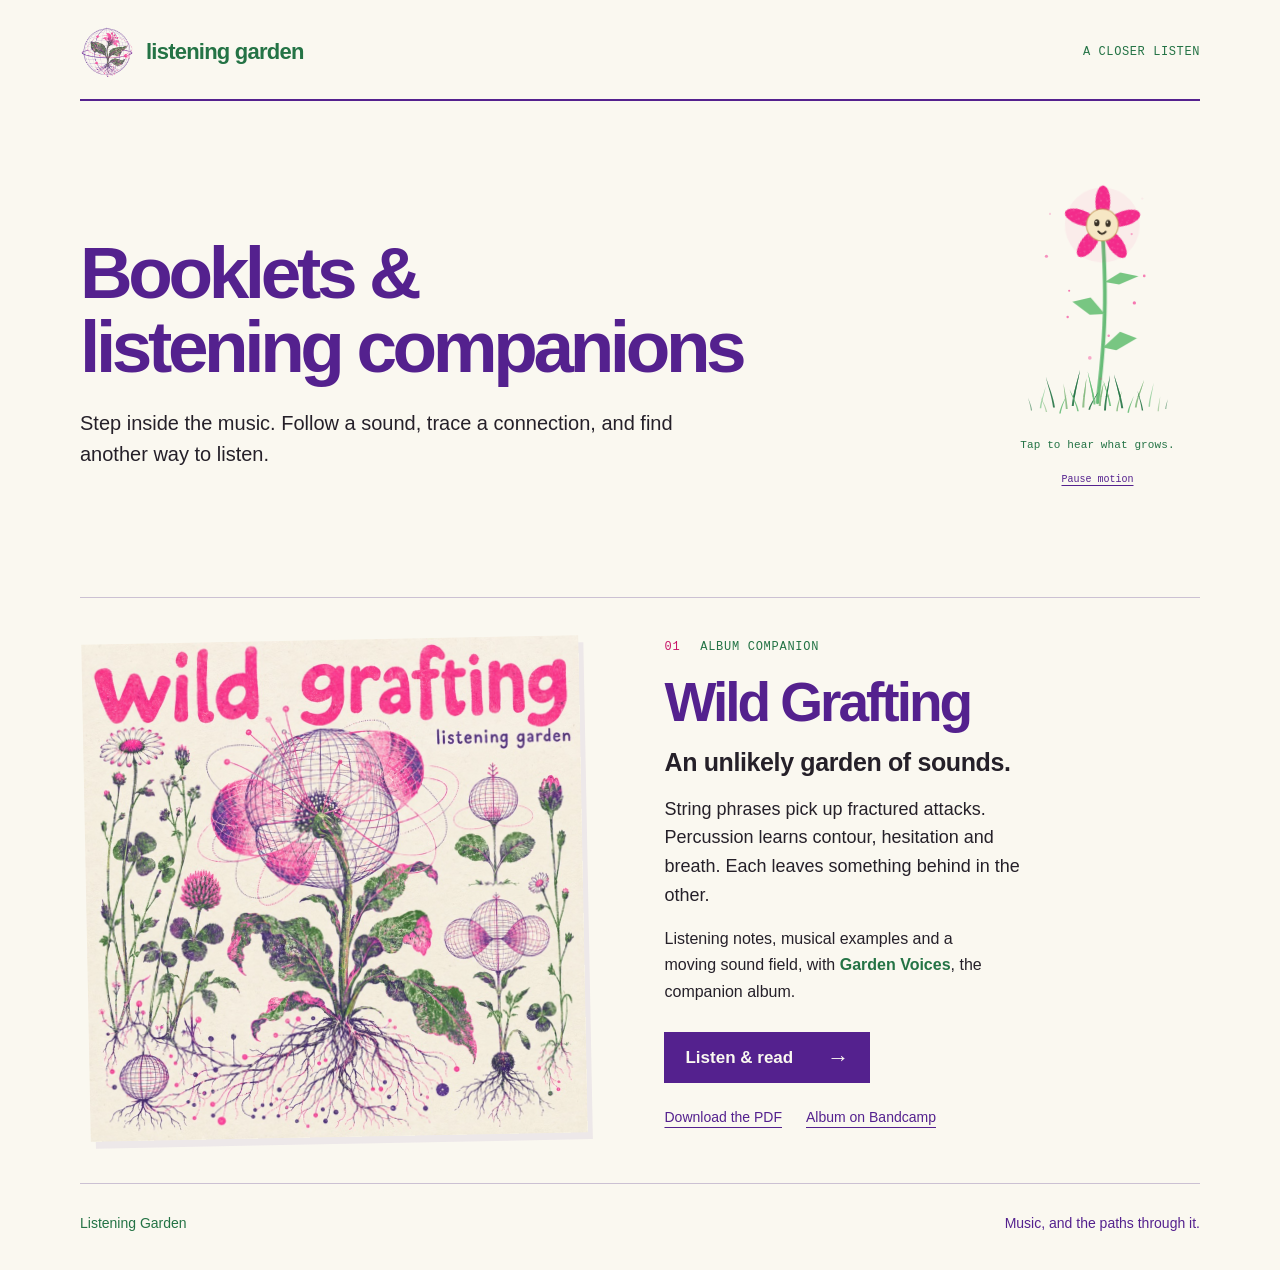
==== index.html @ 95fa4153 "Refresh Wild Grafting excerpts from V5 playback masters" ====
<!doctype html>
<html lang="en">
<head>
  <meta charset="utf-8">
  <meta name="viewport" content="width=device-width, initial-scale=1">
  <meta name="theme-color" content="#faf8f0">
  <meta name="description" content="Booklets and listening companions from Listening Garden. Step inside Wild Grafting through listening notes, musical examples and the Garden Voices companion album.">
  <title>Booklets &amp; listening companions — Listening Garden</title>
  <link rel="icon" href="wild-grafting/assets/lg-icon.png" type="image/png">
  <script src="assets/companion/sounds.js?v=20261008-v5" defer></script>
  <script src="assets/companion/companion.js?v=20261007-breakcore" defer></script>
  <style>
    :root {
      --paper: #faf8f0;
      --ink: #252029;
      --violet: #54218e;
      --pink: #c71568;
      --green: #247345;
      --rule: #cbc1d3;
      --display: "Avenir Next", Avenir, "Trebuchet MS", sans-serif;
      --mono: ui-monospace, "SFMono-Regular", Menlo, monospace;
    }
    * { box-sizing: border-box; }
    html { -webkit-text-size-adjust: 100%; }
    body { margin: 0; color: var(--ink); background: var(--paper); font: 18px/1.6 var(--display); }
    a { color: var(--violet); text-underline-offset: 5px; }
    a:hover { color: var(--pink); }
    a:focus-visible { outline: 3px solid var(--green); outline-offset: 5px; }
    ::selection { background: #ecd5e4; }
    .wrap { width: min(1120px, calc(100% - 64px)); margin-inline: auto; }
    .skip { position: absolute; top: -100px; left: 16px; z-index: 2; padding: 10px 16px; background: var(--paper); }
    .skip:focus { top: 12px; }
    .masthead { display: flex; align-items: center; justify-content: space-between; gap: 24px; padding: 25px 0 20px; border-bottom: 2px solid var(--violet); }
    .brand { display: flex; align-items: center; gap: 12px; color: var(--green); font-size: 22px; font-weight: 750; letter-spacing: -.035em; line-height: 1.2; }
    .brand img { display: block; width: 54px; height: 54px; object-fit: contain; }
    .masthead-note { margin: 0; font: 12px/1.5 var(--mono); letter-spacing: .05em; color: var(--green); }
    .intro { display: flex; align-items: center; justify-content: space-between; gap: 48px; padding: 65px 0 56px; }
    .intro-copy { max-width: 800px; }
    h1 { margin: 0 0 25px; color: var(--violet); font-size: clamp(48px, 5.7vw, 78px); font-weight: 800; line-height: 1.01; letter-spacing: -.06em; }
    h1 span { display: block; }
    .intro p { max-width: 630px; margin: 0; font-size: 20px; line-height: 1.55; }
    .album { display: grid; grid-template-columns: minmax(0, .96fr) minmax(0, 1fr); gap: clamp(32px, 5.5vw, 78px); align-items: center; padding: 40px 0 44px; border-top: 1px solid var(--rule); border-bottom: 1px solid var(--rule); }
    .art { display: block; margin: 0 11px 0 6px; transform: rotate(-1.1deg); }
    .art img { display: block; width: 100%; height: auto; aspect-ratio: 1; box-shadow: 5px 7px 0 #54218e13; }
    .eyebrow { margin: 0 0 18px; font: 12px/1.5 var(--mono); letter-spacing: .06em; color: var(--green); }
    .eyebrow span { color: var(--pink); margin-right: 12px; }
    h2 { margin: 0 0 16px; color: var(--violet); font-size: clamp(42px, 4.3vw, 60px); font-weight: 800; letter-spacing: -.055em; line-height: 1.03; }
    .deck { margin: 0 0 16px; font-size: 25px; line-height: 1.3; font-weight: 600; letter-spacing: -.015em; }
    .description { max-width: 36ch; margin: 0 0 16px; }
    .companion { max-width: 36ch; margin: 0; font-size: 16px; line-height: 1.65; }
    .companion em { font-style: normal; color: var(--green); font-weight: 650; }
    .actions { margin-top: 27px; }
    .primary { display: inline-flex; align-items: center; justify-content: space-between; gap: 34px; min-height: 49px; padding: 11px 20px; border: 1px solid var(--violet); background: var(--violet); color: var(--paper); font-size: 17px; font-weight: 650; text-decoration: none; }
    .primary:hover { color: var(--paper); background: var(--green); border-color: var(--green); }
    .primary span { font-size: 22px; line-height: 1; font-weight: 400; }
    .secondary { display: flex; flex-wrap: wrap; gap: 0 24px; margin-top: 12px; }
    .secondary a { display: inline-flex; align-items: center; min-height: 44px; font-size: 14px; line-height: 1.5; }
    .footer { display: flex; justify-content: space-between; gap: 24px; padding: 28px 0 35px; color: var(--green); }
    .footer p { margin: 0; font-size: 14px; }
    .footer .signoff { color: var(--violet); }
    @media (max-width: 850px) {
      .intro { padding: 48px 0 40px; }
      .album { gap: 32px; }
      .deck { font-size: 22px; }
      .description { font-size: 17px; }
    }
    @media (max-width: 640px) {
      .wrap { width: calc(100% - 36px); }
      .masthead { padding: 17px 0 14px; }
      .brand { gap: 9px; font-size: 20px; }
      .brand img { width: 44px; height: 44px; }
      .masthead-note { display: none; }
      .intro { padding: 37px 0 33px; }
      h1 { font-size: clamp(40px, 9vw, 56px); margin-bottom: 20px; }
      .intro p { font-size: 18px; }
      .album { grid-template-columns: minmax(0, 1fr); gap: 31px; padding: 29px 0 32px; }
      .art { width: calc(100% - 12px); max-width: 440px; margin-inline: auto; }
      .eyebrow { margin-bottom: 14px; }
      h2 { font-size: clamp(40px, 10vw, 54px); }
      .description, .companion { max-width: 45ch; }
      .actions { margin-top: 24px; }
      .footer { display: block; padding: 24px 0 30px; }
      .footer p + p { margin-top: 6px; }
    }
    @media (max-width: 360px) {
      .wrap { width: calc(100% - 32px); }
      h1 { font-size: 39px; }
      .brand { font-size: 19px; }
      .secondary { gap: 0 18px; }
    }
    @media (prefers-reduced-motion: reduce) { .art { transform: none; } }
    @media print {
      body { background: white; }
      .wrap { width: 100%; }
      .intro { padding-block: 30px; }
      .garden-mark, .skip { display: none; }
      .album { break-inside: avoid; }
      .art { transform: none; }
      .art img { box-shadow: none; }
    }
  </style>
  <link rel="stylesheet" href="assets/companion/companion.css">
</head>
<body>
  <a class="skip" href="#booklets">Skip to the booklets</a>
  <header class="masthead wrap">
    <div class="brand"><img src="wild-grafting/assets/lg-icon.png" width="54" height="54" alt=""><span>listening garden</span></div>
    <p class="masthead-note">A CLOSER LISTEN</p>
  </header>
  <!-- Please do not weed the odd rhythms. They live here. -->
  <main class="wrap" id="booklets">
    <section class="intro" aria-labelledby="page-title">
      <div class="intro-copy">
        <h1 id="page-title">Booklets &amp;<span>listening companions</span></h1>
        <p>Step inside the music. Follow a sound, trace a connection, and find another way to listen.</p>
      </div>
      <!-- A small transplant. The grass keeps time with whatever grows here. -->
      <div class="garden-companion" id="garden-companion" hidden>
        <button class="companion-flower" type="button" aria-label="Play a random garden sound" aria-describedby="companion-hint">
          <svg viewBox="0 0 220 350" fill="none" aria-hidden="true">
            <defs>
              <pattern id="companion-pink-ink" width="7" height="8" patternUnits="userSpaceOnUse">
                <path fill="#f32b8b" d="M0 0h7v8H0z"/>
                <g fill="#faf8f0" opacity=".42"><circle cx="1" cy="2" r=".48"/><circle cx="5" cy="6" r=".65"/><path d="m3 4 .5-.8.3 1.2Z"/></g>
              </pattern>
            </defs>
            <g class="companion-shoot">
              <path class="companion-stem" d="M110 315C106 250 125 160 121 79" stroke="#68bc78" stroke-width="5" stroke-linecap="round"/>
              <g class="companion-leaves" fill="#78c682">
                <path d="M0 0 21-23 44-16 18 2Z" transform="translate(111 246)"/>
                <path d="M0 0-20-21-44-14-20 2Z" transform="translate(117 200)"/>
                <path d="M0 0 21-12 45-6 19 4Z" transform="translate(121 157)"/>
              </g>
              <g class="companion-head" transform="translate(121 79) scale(1.25)">
                <circle class="companion-halo" r="40" fill="#f32b8b" opacity=".055"/>
                <g class="companion-petals">
                  <ellipse cx="0" cy="-25" rx="8" ry="17" fill="url(#companion-pink-ink)" transform="rotate(-18)"/>
                  <ellipse cx="0" cy="-25" rx="8" ry="17" fill="url(#companion-pink-ink)" transform="rotate(54)"/>
                  <ellipse cx="0" cy="-25" rx="8" ry="17" fill="url(#companion-pink-ink)" transform="rotate(126)"/>
                  <ellipse cx="0" cy="-25" rx="8" ry="17" fill="url(#companion-pink-ink)" transform="rotate(198)"/>
                  <ellipse cx="0" cy="-25" rx="8" ry="17" fill="url(#companion-pink-ink)" transform="rotate(270)"/>
                </g>
                <circle r="17" fill="#f6e7c4" stroke="#b88e46" stroke-opacity=".65" stroke-width="1.3"/>
                <g class="companion-eyes" fill="#3a3226">
                  <g transform="translate(-6 -2)"><g class="companion-eye"><ellipse rx="2.8" ry="3.8"/><circle cx="-.8" cy="-1.2" r=".85" fill="#fff8de"/></g></g>
                  <g transform="translate(6 -2)"><g class="companion-eye"><ellipse rx="2.8" ry="3.8"/><circle cx="-.8" cy="-1.2" r=".85" fill="#fff8de"/></g></g>
                </g>
                <path class="companion-smile" d="M-4 7Q0 12 4 7" stroke="#3a3226" stroke-width="2" stroke-linecap="round"/>
                <ellipse class="companion-mouth" cx="0" cy="8" rx="3.2" ry="1" fill="#3a3226" opacity="0"/>
                <g class="companion-blush" fill="#db7690" opacity="0"><ellipse cx="-11" cy="5" rx="3" ry="1.5"/><ellipse cx="11" cy="5" rx="3" ry="1.5"/></g>
              </g>
            </g>
            <g class="companion-grass"/>
            <g class="companion-seeds" fill="#f32b8b" opacity=".75">
              <circle cx="42" cy="108" r="2"/><circle cx="183" cy="72" r="1.7"/><circle cx="167" cy="270" r="2.4"/><circle cx="40" cy="272" r="1.7"/>
              <circle cx="68" cy="180" r="1.6"/><circle cx="163" cy="150" r="2.2"/><circle cx="65" cy="44" r="1.4"/><circle cx="178" cy="214" r="1.8"/>
              <circle cx="80" cy="295" r="2.1"/><circle cx="42" cy="216" r="1.5"/><circle cx="153" cy="38" r="1.4"/><circle cx="191" cy="113" r="1.6"/>
            </g>
          </svg>
        </button>
        <div class="companion-caption">
          <span id="companion-hint">Tap to hear what grows.</span>
          <div class="companion-controls">
            <button class="companion-stop" type="button" hidden>Stop sound</button>
            <button class="companion-motion" type="button" aria-pressed="false">Pause motion</button>
          </div>
          <span class="companion-status" role="status" aria-live="polite" aria-atomic="true"></span>
        </div>
        <audio class="companion-audio" preload="none" hidden></audio>
      </div>
    </section>
    <article class="album" aria-labelledby="wild-grafting-title">
      <a class="art" href="wild-grafting/" aria-label="Open the Wild Grafting listening companion">
        <img src="wild-grafting/assets/cover.jpg" width="1000" height="1000" alt="Wild Grafting album cover: botanical drawings, bright pink lettering and violet sound-field spheres." fetchpriority="high">
      </a>
      <div class="album-copy">
        <p class="eyebrow"><span>01</span> ALBUM COMPANION</p>
        <h2 id="wild-grafting-title">Wild Grafting</h2>
        <p class="deck">An unlikely garden of sounds.</p>
        <p class="description">String phrases pick up fractured attacks. Percussion learns contour, hesitation and breath. Each leaves something behind in the other.</p>
        <p class="companion">Listening notes, musical examples and a moving sound field, with <em>Garden Voices</em>, the companion album.</p>
        <div class="actions">
          <a class="primary" href="wild-grafting/">Listen &amp; read <span aria-hidden="true">→</span></a>
          <div class="secondary">
            <a href="wild-grafting/Wild_Grafting_Listening_Booklet.pdf" download>Download the PDF</a>
            <a href="https://listeninggarden.bandcamp.com/album/wild-grafting">Album on Bandcamp</a>
          </div>
        </div>
      </div>
    </article>
  </main>
  <footer class="footer wrap">
    <p>Listening Garden</p>
    <p class="signoff">Music, and the paths through it.</p>
  </footer>
</body>
</html>
---- assets/companion/companion.css ----
.garden-companion{flex:0 0 205px;width:205px;align-self:center;text-align:center;color:var(--green)}
.garden-companion[hidden],.garden-companion [hidden]{display:none}
.companion-flower{display:block;width:100%;padding:0;border:0;background:transparent;color:inherit;cursor:pointer;touch-action:manipulation;-webkit-tap-highlight-color:transparent}
.companion-flower svg{display:block;width:165px;max-width:100%;height:auto;margin:auto;overflow:visible}
.companion-flower:focus-visible,.companion-controls button:focus-visible{outline:3px solid var(--violet);outline-offset:5px;border-radius:12px}
.companion-caption{min-height:112px;padding-top:8px;font:11px/1.6 var(--mono);letter-spacing:.01em}
.companion-controls{display:flex;justify-content:center;gap:6px;margin-top:3px}
.companion-controls button{min-height:44px;padding:8px;font:10px/1.5 var(--mono);white-space:nowrap;color:var(--violet);background:transparent;border:1px solid transparent;border-radius:3px;cursor:pointer;touch-action:manipulation;text-decoration:underline;text-underline-offset:3px}
.companion-controls button:hover{border-color:var(--rule)}
.companion-status{display:block;margin-top:5px;color:var(--violet);font-size:10px;line-height:1.5}
.companion-head,.companion-petals,.companion-eyes,.companion-shoot{will-change:transform}
@media(max-width:1100px) and (min-width:851px){.garden-companion{flex-basis:175px;width:175px}.intro{gap:26px}}
@media(max-width:850px){.intro{flex-wrap:wrap;justify-content:center;gap:22px}.intro-copy{width:100%}.garden-companion{flex-basis:190px;width:190px}.companion-flower svg{width:145px}}
@media(max-width:640px){.intro{gap:14px}.companion-flower svg{width:132px}}
@media(prefers-reduced-motion:reduce){.companion-head,.companion-petals,.companion-eyes,.companion-shoot{will-change:auto}}
@media print{.garden-companion{display:none}}
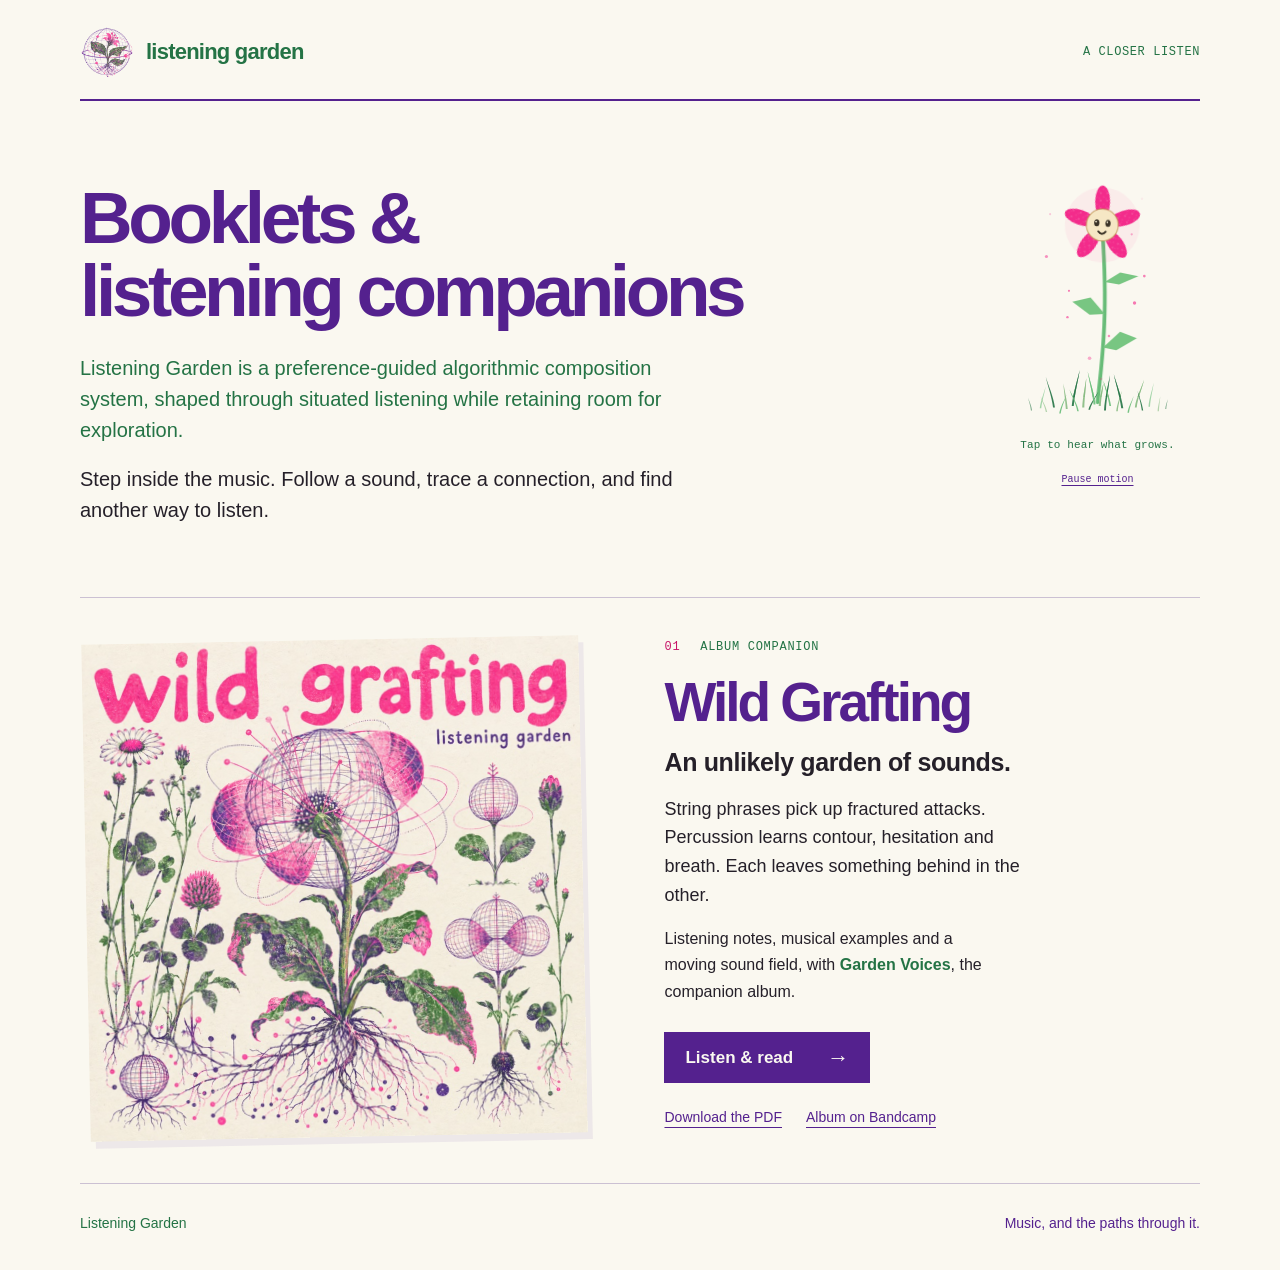
==== commit 1fd71eb5: "Add Listening Garden introduction to homepage" ====
--- a/index.html
+++ b/index.html
@@ -39,6 +39,7 @@
     h1 { margin: 0 0 25px; color: var(--violet); font-size: clamp(48px, 5.7vw, 78px); font-weight: 800; line-height: 1.01; letter-spacing: -.06em; }
     h1 span { display: block; }
     .intro p { max-width: 630px; margin: 0; font-size: 20px; line-height: 1.55; }
+    .intro .project-statement { margin-bottom: 18px; color: var(--green); }
     .album { display: grid; grid-template-columns: minmax(0, .96fr) minmax(0, 1fr); gap: clamp(32px, 5.5vw, 78px); align-items: center; padding: 40px 0 44px; border-top: 1px solid var(--rule); border-bottom: 1px solid var(--rule); }
     .art { display: block; margin: 0 11px 0 6px; transform: rotate(-1.1deg); }
     .art img { display: block; width: 100%; height: auto; aspect-ratio: 1; box-shadow: 5px 7px 0 #54218e13; }
@@ -112,6 +113,7 @@
     <section class="intro" aria-labelledby="page-title">
       <div class="intro-copy">
         <h1 id="page-title">Booklets &amp;<span>listening companions</span></h1>
+        <p class="project-statement">Listening Garden is a preference-guided algorithmic composition system, shaped through situated listening while retaining room for exploration.</p>
         <p>Step inside the music. Follow a sound, trace a connection, and find another way to listen.</p>
       </div>
       <!-- A small transplant. The grass keeps time with whatever grows here. -->
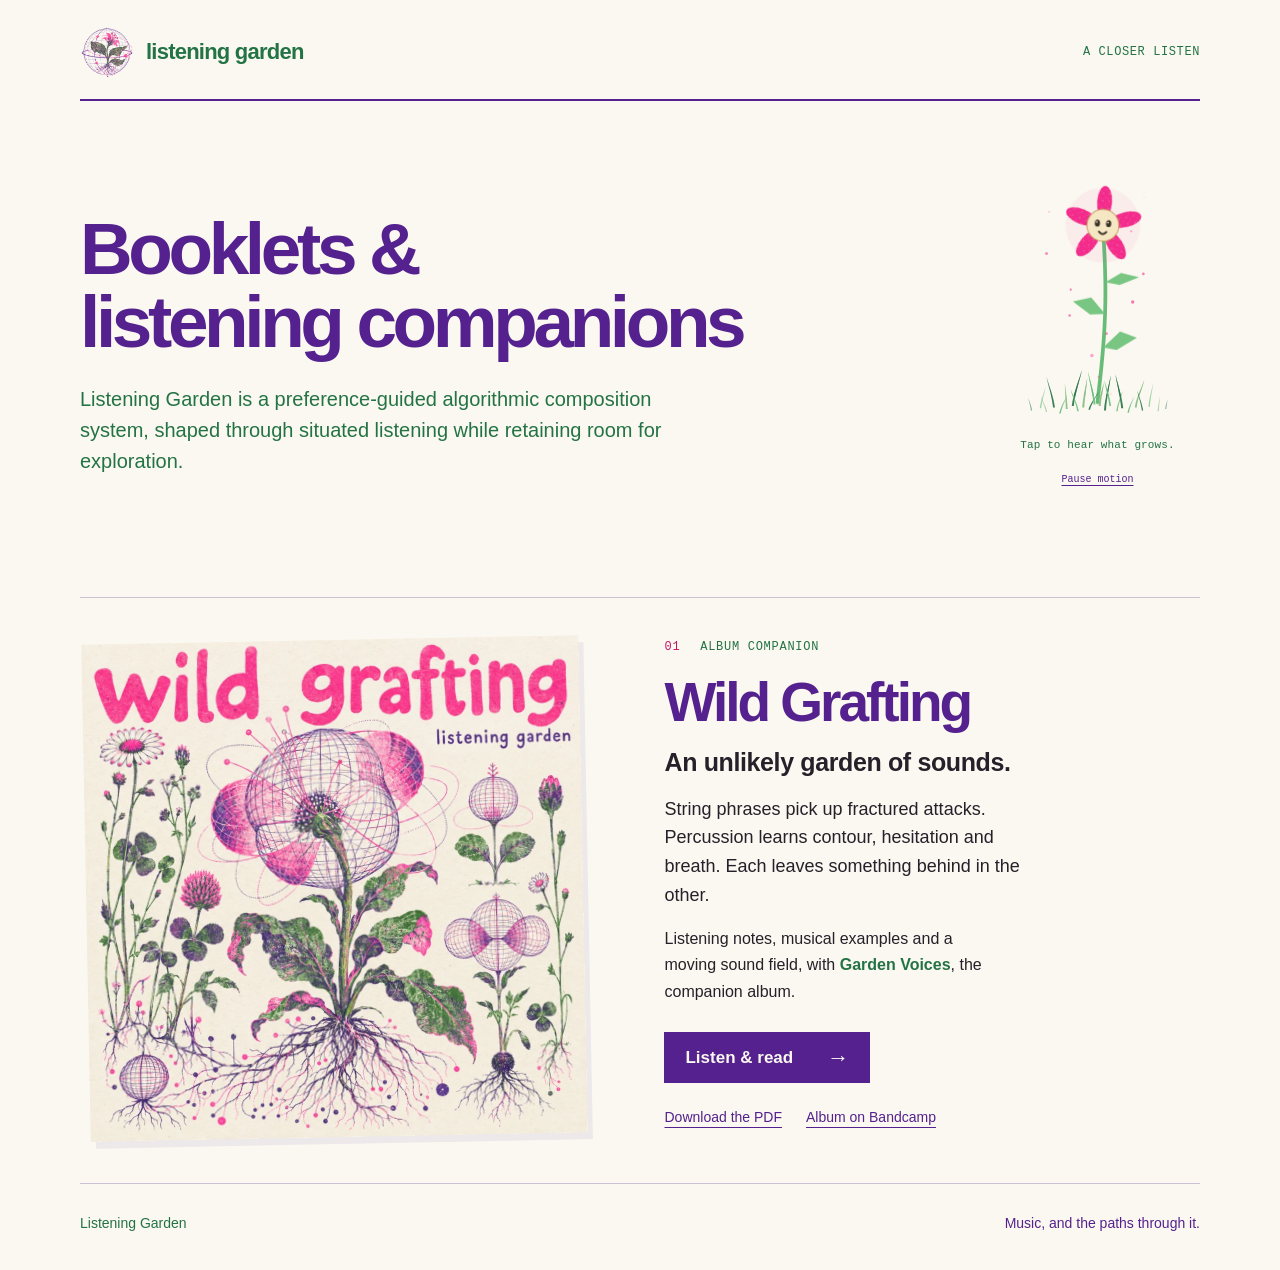
==== commit 1c307b99: "Remove promotional homepage introduction" ====
--- a/index.html
+++ b/index.html
@@ -114,7 +114,6 @@
       <div class="intro-copy">
         <h1 id="page-title">Booklets &amp;<span>listening companions</span></h1>
         <p class="project-statement">Listening Garden is a preference-guided algorithmic composition system, shaped through situated listening while retaining room for exploration.</p>
-        <p>Step inside the music. Follow a sound, trace a connection, and find another way to listen.</p>
       </div>
       <!-- A small transplant. The grass keeps time with whatever grows here. -->
       <div class="garden-companion" id="garden-companion" hidden>
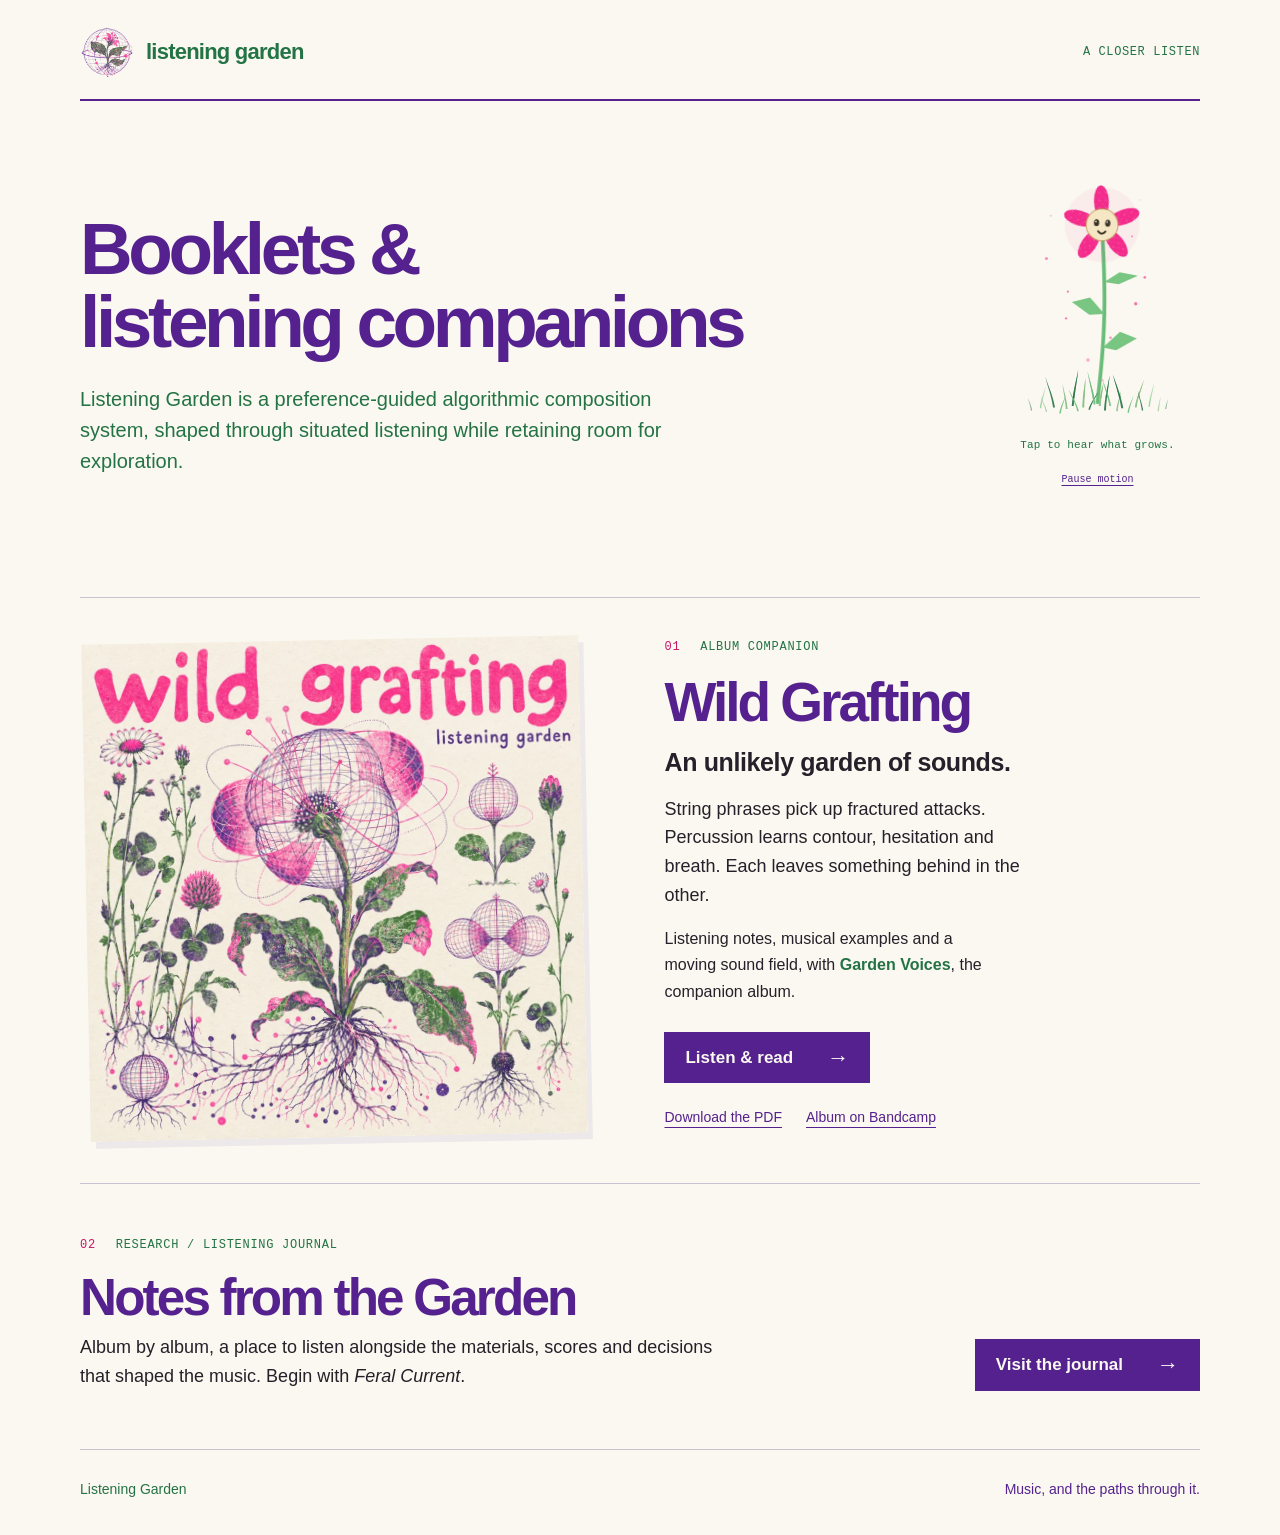
==== commit 922b32e7: "Draft Feral Current listening journal" ====
--- a/index.html
+++ b/index.html
@@ -57,6 +57,10 @@
     .secondary { display: flex; flex-wrap: wrap; gap: 0 24px; margin-top: 12px; }
     .secondary a { display: inline-flex; align-items: center; min-height: 44px; font-size: 14px; line-height: 1.5; }
     .footer { display: flex; justify-content: space-between; gap: 24px; padding: 28px 0 35px; color: var(--green); }
+    .journal-note { display: grid; grid-template-columns: 1fr auto; gap: 22px; align-items: end; padding: 52px 0 58px; border-bottom: 1px solid var(--rule); }
+    .journal-note h2 { margin-bottom: 8px; font-size: clamp(36px, 4vw, 54px); }
+    .journal-note p:last-child { max-width: 640px; margin: 0; }
+    .journal-note .primary { white-space: nowrap; }
     .footer p { margin: 0; font-size: 14px; }
     .footer .signoff { color: var(--violet); }
     @media (max-width: 850px) {
@@ -81,6 +85,8 @@
       .description, .companion { max-width: 45ch; }
       .actions { margin-top: 24px; }
       .footer { display: block; padding: 24px 0 30px; }
+      .journal-note { display: block; padding: 38px 0 42px; }
+      .journal-note .primary { margin-top: 24px; }
       .footer p + p { margin-top: 6px; }
     }
     @media (max-width: 360px) {
@@ -189,6 +195,14 @@
         </div>
       </div>
     </article>
+    <section class="journal-note" aria-labelledby="journal-heading">
+      <div>
+        <p class="eyebrow"><span>02</span> RESEARCH / LISTENING JOURNAL</p>
+        <h2 id="journal-heading">Notes from the Garden</h2>
+        <p>Album by album, a place to listen alongside the materials, scores and decisions that shaped the music. Begin with <em>Feral Current</em>.</p>
+      </div>
+      <a class="primary" href="journal/">Visit the journal <span aria-hidden="true">→</span></a>
+    </section>
   </main>
   <footer class="footer wrap">
     <p>Listening Garden</p>
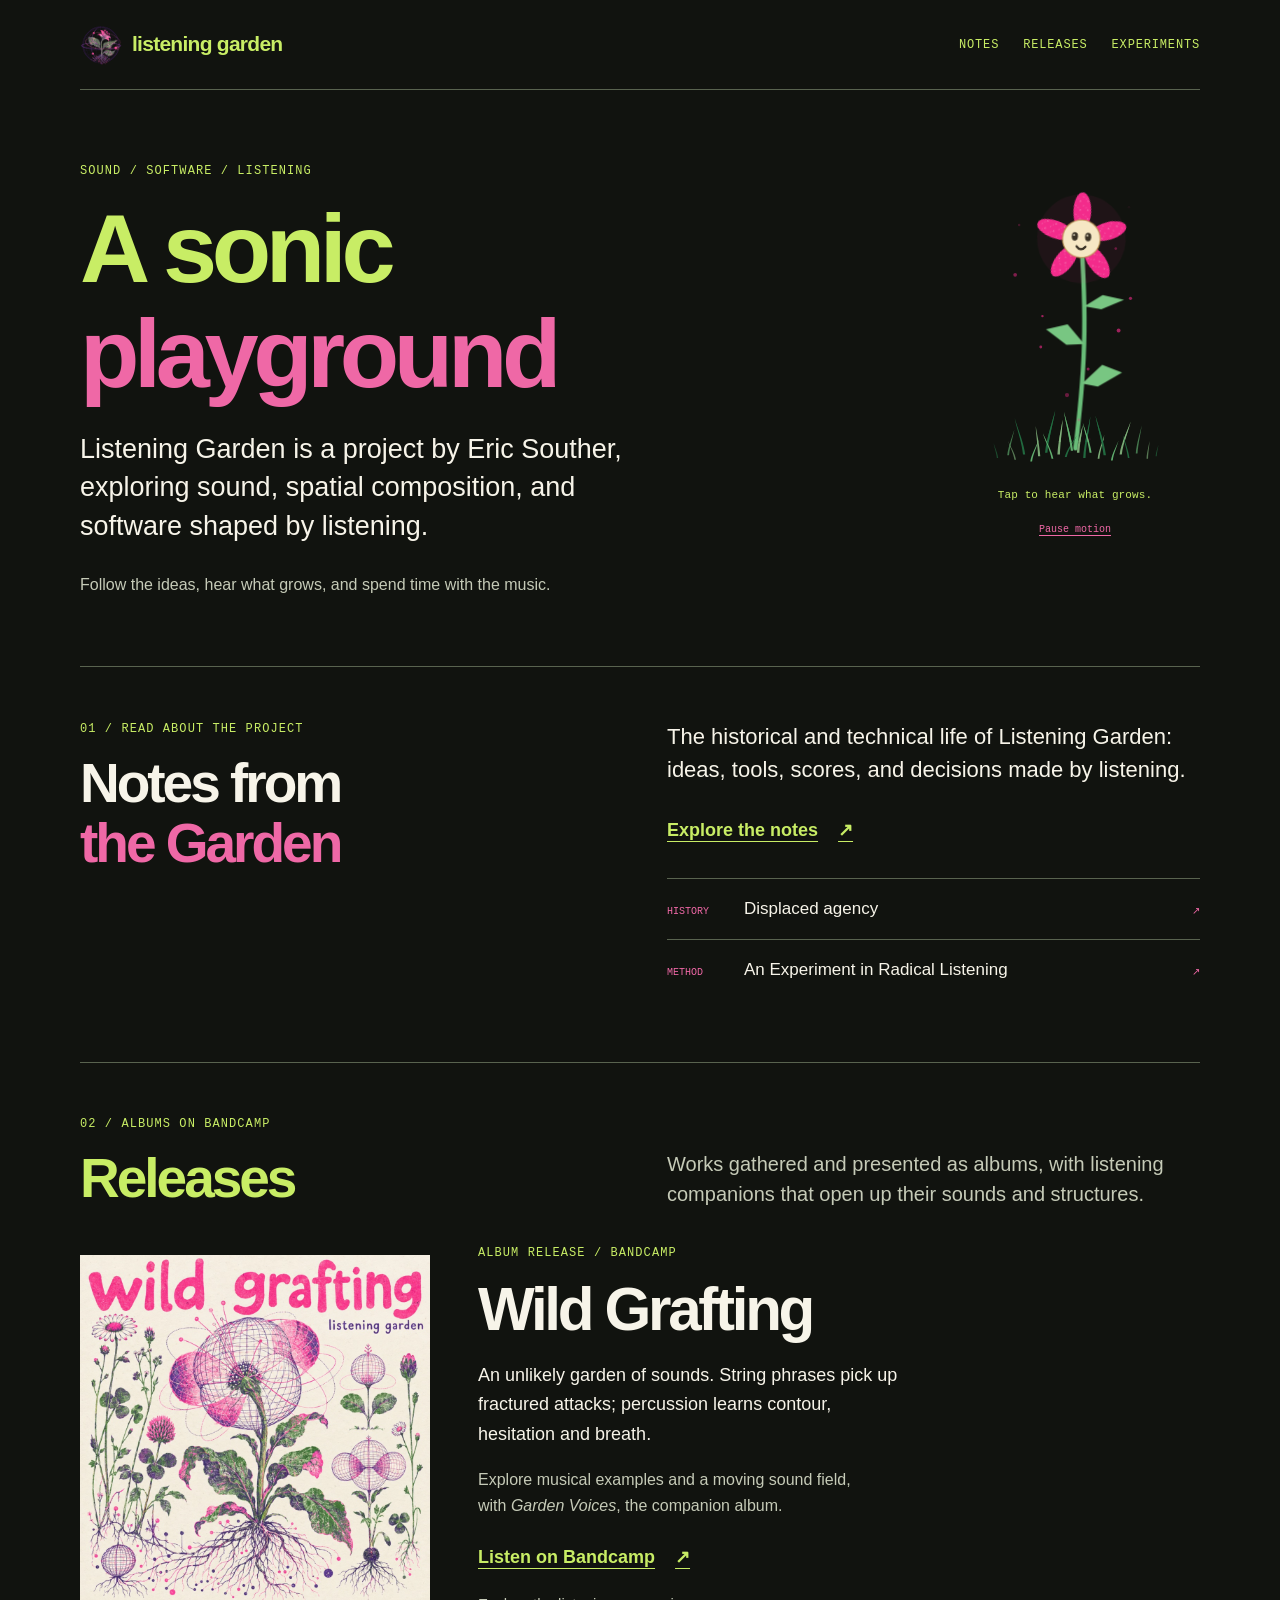
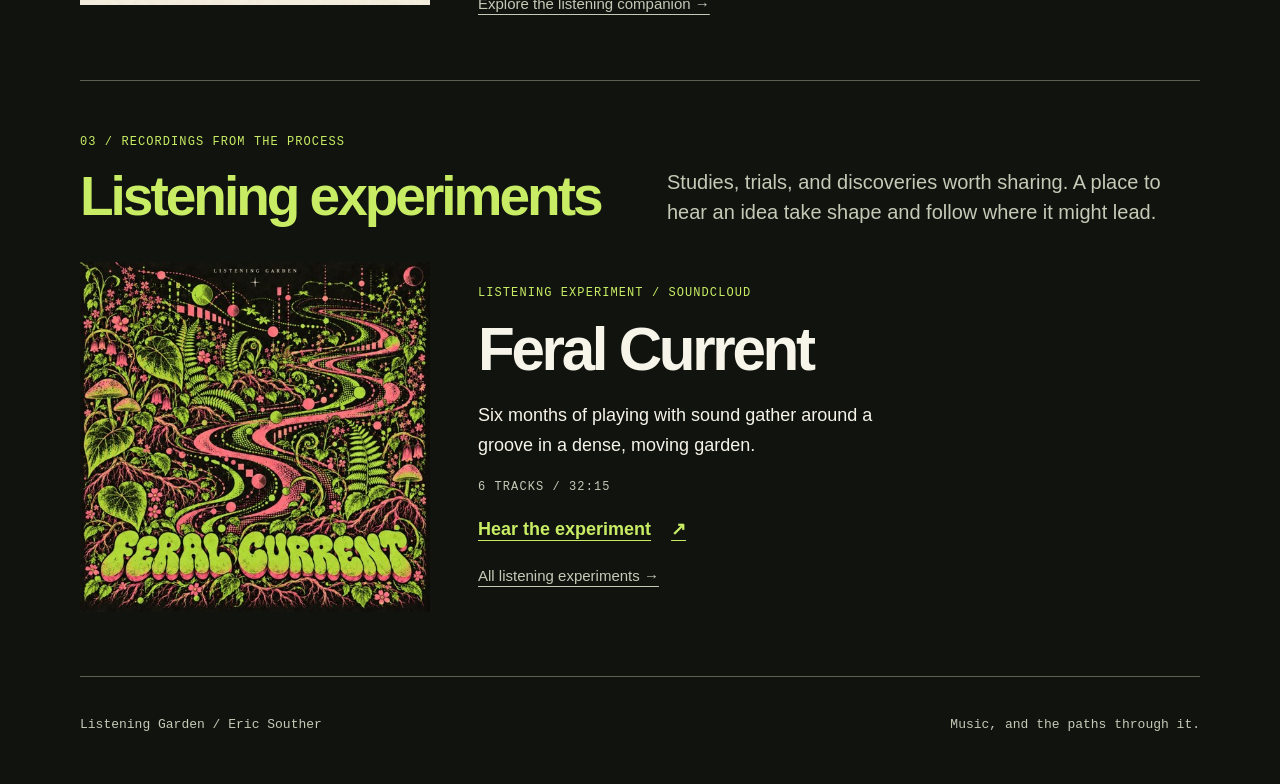
==== commit 28ad7687: "Organize project notes, releases and listening experiments" ====
--- a/index.html
+++ b/index.html
@@ -3,125 +3,30 @@
 <head>
   <meta charset="utf-8">
   <meta name="viewport" content="width=device-width, initial-scale=1">
-  <meta name="theme-color" content="#faf8f0">
-  <meta name="description" content="Booklets and listening companions from Listening Garden. Step inside Wild Grafting through listening notes, musical examples and the Garden Voices companion album.">
-  <title>Booklets &amp; listening companions — Listening Garden</title>
+  <meta name="theme-color" content="#11130f">
+  <meta name="description" content="Listening Garden, Eric Souther’s sonic playground. Read about the project, explore album releases, and hear listening experiments.">
+  <title>Listening Garden — Sound, practice, and listening</title>
   <link rel="icon" href="wild-grafting/assets/lg-icon.png" type="image/png">
+  <link rel="stylesheet" href="journal/assets/journal.css">
+  <link rel="stylesheet" href="assets/companion/companion.css">
+  <link rel="stylesheet" href="assets/home.css">
   <script src="assets/companion/sounds.js?v=20261008-v5" defer></script>
   <script src="assets/companion/companion.js?v=20261007-breakcore" defer></script>
-  <style>
-    :root {
-      --paper: #faf8f0;
-      --ink: #252029;
-      --violet: #54218e;
-      --pink: #c71568;
-      --green: #247345;
-      --rule: #cbc1d3;
-      --display: "Avenir Next", Avenir, "Trebuchet MS", sans-serif;
-      --mono: ui-monospace, "SFMono-Regular", Menlo, monospace;
-    }
-    * { box-sizing: border-box; }
-    html { -webkit-text-size-adjust: 100%; }
-    body { margin: 0; color: var(--ink); background: var(--paper); font: 18px/1.6 var(--display); }
-    a { color: var(--violet); text-underline-offset: 5px; }
-    a:hover { color: var(--pink); }
-    a:focus-visible { outline: 3px solid var(--green); outline-offset: 5px; }
-    ::selection { background: #ecd5e4; }
-    .wrap { width: min(1120px, calc(100% - 64px)); margin-inline: auto; }
-    .skip { position: absolute; top: -100px; left: 16px; z-index: 2; padding: 10px 16px; background: var(--paper); }
-    .skip:focus { top: 12px; }
-    .masthead { display: flex; align-items: center; justify-content: space-between; gap: 24px; padding: 25px 0 20px; border-bottom: 2px solid var(--violet); }
-    .brand { display: flex; align-items: center; gap: 12px; color: var(--green); font-size: 22px; font-weight: 750; letter-spacing: -.035em; line-height: 1.2; }
-    .brand img { display: block; width: 54px; height: 54px; object-fit: contain; }
-    .masthead-note { margin: 0; font: 12px/1.5 var(--mono); letter-spacing: .05em; color: var(--green); }
-    .intro { display: flex; align-items: center; justify-content: space-between; gap: 48px; padding: 65px 0 56px; }
-    .intro-copy { max-width: 800px; }
-    h1 { margin: 0 0 25px; color: var(--violet); font-size: clamp(48px, 5.7vw, 78px); font-weight: 800; line-height: 1.01; letter-spacing: -.06em; }
-    h1 span { display: block; }
-    .intro p { max-width: 630px; margin: 0; font-size: 20px; line-height: 1.55; }
-    .intro .project-statement { margin-bottom: 18px; color: var(--green); }
-    .album { display: grid; grid-template-columns: minmax(0, .96fr) minmax(0, 1fr); gap: clamp(32px, 5.5vw, 78px); align-items: center; padding: 40px 0 44px; border-top: 1px solid var(--rule); border-bottom: 1px solid var(--rule); }
-    .art { display: block; margin: 0 11px 0 6px; transform: rotate(-1.1deg); }
-    .art img { display: block; width: 100%; height: auto; aspect-ratio: 1; box-shadow: 5px 7px 0 #54218e13; }
-    .eyebrow { margin: 0 0 18px; font: 12px/1.5 var(--mono); letter-spacing: .06em; color: var(--green); }
-    .eyebrow span { color: var(--pink); margin-right: 12px; }
-    h2 { margin: 0 0 16px; color: var(--violet); font-size: clamp(42px, 4.3vw, 60px); font-weight: 800; letter-spacing: -.055em; line-height: 1.03; }
-    .deck { margin: 0 0 16px; font-size: 25px; line-height: 1.3; font-weight: 600; letter-spacing: -.015em; }
-    .description { max-width: 36ch; margin: 0 0 16px; }
-    .companion { max-width: 36ch; margin: 0; font-size: 16px; line-height: 1.65; }
-    .companion em { font-style: normal; color: var(--green); font-weight: 650; }
-    .actions { margin-top: 27px; }
-    .primary { display: inline-flex; align-items: center; justify-content: space-between; gap: 34px; min-height: 49px; padding: 11px 20px; border: 1px solid var(--violet); background: var(--violet); color: var(--paper); font-size: 17px; font-weight: 650; text-decoration: none; }
-    .primary:hover { color: var(--paper); background: var(--green); border-color: var(--green); }
-    .primary span { font-size: 22px; line-height: 1; font-weight: 400; }
-    .secondary { display: flex; flex-wrap: wrap; gap: 0 24px; margin-top: 12px; }
-    .secondary a { display: inline-flex; align-items: center; min-height: 44px; font-size: 14px; line-height: 1.5; }
-    .footer { display: flex; justify-content: space-between; gap: 24px; padding: 28px 0 35px; color: var(--green); }
-    .journal-note { display: grid; grid-template-columns: 1fr auto; gap: 22px; align-items: end; padding: 52px 0 58px; border-bottom: 1px solid var(--rule); }
-    .journal-note h2 { margin-bottom: 8px; font-size: clamp(36px, 4vw, 54px); }
-    .journal-note p:last-child { max-width: 640px; margin: 0; }
-    .journal-note .primary { white-space: nowrap; }
-    .footer p { margin: 0; font-size: 14px; }
-    .footer .signoff { color: var(--violet); }
-    @media (max-width: 850px) {
-      .intro { padding: 48px 0 40px; }
-      .album { gap: 32px; }
-      .deck { font-size: 22px; }
-      .description { font-size: 17px; }
-    }
-    @media (max-width: 640px) {
-      .wrap { width: calc(100% - 36px); }
-      .masthead { padding: 17px 0 14px; }
-      .brand { gap: 9px; font-size: 20px; }
-      .brand img { width: 44px; height: 44px; }
-      .masthead-note { display: none; }
-      .intro { padding: 37px 0 33px; }
-      h1 { font-size: clamp(40px, 9vw, 56px); margin-bottom: 20px; }
-      .intro p { font-size: 18px; }
-      .album { grid-template-columns: minmax(0, 1fr); gap: 31px; padding: 29px 0 32px; }
-      .art { width: calc(100% - 12px); max-width: 440px; margin-inline: auto; }
-      .eyebrow { margin-bottom: 14px; }
-      h2 { font-size: clamp(40px, 10vw, 54px); }
-      .description, .companion { max-width: 45ch; }
-      .actions { margin-top: 24px; }
-      .footer { display: block; padding: 24px 0 30px; }
-      .journal-note { display: block; padding: 38px 0 42px; }
-      .journal-note .primary { margin-top: 24px; }
-      .footer p + p { margin-top: 6px; }
-    }
-    @media (max-width: 360px) {
-      .wrap { width: calc(100% - 32px); }
-      h1 { font-size: 39px; }
-      .brand { font-size: 19px; }
-      .secondary { gap: 0 18px; }
-    }
-    @media (prefers-reduced-motion: reduce) { .art { transform: none; } }
-    @media print {
-      body { background: white; }
-      .wrap { width: 100%; }
-      .intro { padding-block: 30px; }
-      .garden-mark, .skip { display: none; }
-      .album { break-inside: avoid; }
-      .art { transform: none; }
-      .art img { box-shadow: none; }
-    }
-  </style>
-  <link rel="stylesheet" href="assets/companion/companion.css">
 </head>
 <body>
-  <a class="skip" href="#booklets">Skip to the booklets</a>
-  <header class="masthead wrap">
-    <div class="brand"><img src="wild-grafting/assets/lg-icon.png" width="54" height="54" alt=""><span>listening garden</span></div>
-    <p class="masthead-note">A CLOSER LISTEN</p>
+  <a class="skip" href="#project">Skip to the project</a>
+  <header class="topbar wrap">
+    <a class="brand" href="./" aria-current="page"><img src="wild-grafting/assets/lg-icon.png" width="42" height="42" alt=""><span>listening garden</span></a>
+    <nav aria-label="Site"><a href="journal/">Notes</a><a href="#releases">Releases</a><a href="experiments/">Experiments</a></nav>
   </header>
-  <!-- Please do not weed the odd rhythms. They live here. -->
-  <main class="wrap" id="booklets">
-    <section class="intro" aria-labelledby="page-title">
-      <div class="intro-copy">
-        <h1 id="page-title">Booklets &amp;<span>listening companions</span></h1>
-        <p class="project-statement">Listening Garden is a preference-guided algorithmic composition system, shaped through situated listening while retaining room for exploration.</p>
+  <main id="project">
+    <section class="home-hero wrap" aria-labelledby="page-title">
+      <div class="home-intro">
+        <p class="eyebrow">SOUND / SOFTWARE / LISTENING</p>
+        <h1 id="page-title">A sonic<br><span>playground</span></h1>
+        <p class="lede">Listening Garden is a project by Eric Souther, exploring sound, spatial composition, and software shaped by listening.</p>
+        <p class="home-invitation">Follow the ideas, hear what grows, and spend time with the music.</p>
       </div>
-      <!-- A small transplant. The grass keeps time with whatever grows here. -->
       <div class="garden-companion" id="garden-companion" hidden>
         <button class="companion-flower" type="button" aria-label="Play a random garden sound" aria-describedby="companion-hint">
           <svg viewBox="0 0 220 350" fill="none" aria-hidden="true">
@@ -176,37 +81,29 @@
         <audio class="companion-audio" preload="none" hidden></audio>
       </div>
     </section>
-    <article class="album" aria-labelledby="wild-grafting-title">
-      <a class="art" href="wild-grafting/" aria-label="Open the Wild Grafting listening companion">
-        <img src="wild-grafting/assets/cover.jpg" width="1000" height="1000" alt="Wild Grafting album cover: botanical drawings, bright pink lettering and violet sound-field spheres." fetchpriority="high">
-      </a>
-      <div class="album-copy">
-        <p class="eyebrow"><span>01</span> ALBUM COMPANION</p>
-        <h2 id="wild-grafting-title">Wild Grafting</h2>
-        <p class="deck">An unlikely garden of sounds.</p>
-        <p class="description">String phrases pick up fractured attacks. Percussion learns contour, hesitation and breath. Each leaves something behind in the other.</p>
-        <p class="companion">Listening notes, musical examples and a moving sound field, with <em>Garden Voices</em>, the companion album.</p>
-        <div class="actions">
-          <a class="primary" href="wild-grafting/">Listen &amp; read <span aria-hidden="true">→</span></a>
-          <div class="secondary">
-            <a href="wild-grafting/Wild_Grafting_Listening_Booklet.pdf" download>Download the PDF</a>
-            <a href="https://listeninggarden.bandcamp.com/album/wild-grafting">Album on Bandcamp</a>
-          </div>
-        </div>
+    <section class="home-notes wrap" aria-labelledby="notes-title">
+      <div class="section-heading"><p class="eyebrow">01 / READ ABOUT THE PROJECT</p><h2 id="notes-title">Notes from<br><span>the Garden</span></h2></div>
+      <div class="section-copy">
+        <p>The historical and technical life of Listening Garden: ideas, tools, scores, and decisions made by listening.</p>
+        <a class="text-action" href="journal/">Explore the notes <span aria-hidden="true">↗</span></a>
+        <ul class="note-links"><li><a href="journal/agency-history/"><span>HISTORY</span>Displaced agency <span aria-hidden="true">↗</span></a></li><li><a href="journal/future-experiment/"><span>METHOD</span>An Experiment in Radical Listening <span aria-hidden="true">↗</span></a></li></ul>
       </div>
-    </article>
-    <section class="journal-note" aria-labelledby="journal-heading">
-      <div>
-        <p class="eyebrow"><span>02</span> RESEARCH / LISTENING JOURNAL</p>
-        <h2 id="journal-heading">Notes from the Garden</h2>
-        <p>Album by album, a place to listen alongside the materials, scores and decisions that shaped the music. Begin with <em>Feral Current</em>.</p>
-      </div>
-      <a class="primary" href="journal/">Visit the journal <span aria-hidden="true">→</span></a>
+    </section>
+    <section class="home-collection wrap" id="releases" aria-labelledby="releases-title">
+      <div class="collection-intro"><div><p class="eyebrow">02 / ALBUMS ON BANDCAMP</p><h2 id="releases-title">Releases</h2></div><p>Works gathered and presented as albums, with listening companions that open up their sounds and structures.</p></div>
+      <article class="music-feature" aria-labelledby="wild-grafting-title">
+        <a class="feature-art" href="wild-grafting/" aria-label="Open the Wild Grafting listening companion"><img src="wild-grafting/assets/cover.jpg" width="1000" height="1000" loading="lazy" alt="Wild Grafting: botanical drawings, bright pink lettering and violet sound-field spheres."></a>
+        <div><p class="eyebrow">ALBUM RELEASE / BANDCAMP</p><h3 id="wild-grafting-title">Wild Grafting</h3><p>An unlikely garden of sounds. String phrases pick up fractured attacks; percussion learns contour, hesitation and breath.</p><p class="feature-detail">Explore musical examples and a moving sound field, with <em>Garden Voices</em>, the companion album.</p><a class="text-action" href="https://listeninggarden.bandcamp.com/album/wild-grafting">Listen on Bandcamp <span aria-hidden="true">↗</span></a><p class="collection-link"><a href="wild-grafting/">Explore the listening companion →</a></p></div>
+      </article>
+    </section>
+    <section class="home-collection wrap" id="experiments" aria-labelledby="experiments-title">
+      <div class="collection-intro"><div><p class="eyebrow">03 / RECORDINGS FROM THE PROCESS</p><h2 id="experiments-title">Listening experiments</h2></div><p>Studies, trials, and discoveries worth sharing. A place to hear an idea take shape and follow where it might lead.</p></div>
+      <article class="music-feature" aria-labelledby="feral-title">
+        <a class="feature-art" href="experiments/feral-current/" aria-label="Hear Feral Current"><img src="experiments/feral-current/assets/feral-current-soundcloud.jpg" width="500" height="500" alt="Feral Current: a winding pink current through a dense lime green garden."></a>
+        <div><p class="eyebrow">LISTENING EXPERIMENT / SOUNDCLOUD</p><h3 id="feral-title">Feral Current</h3><p>Six months of playing with sound gather around a groove in a dense, moving garden.</p><p class="meta">6 TRACKS / 32:15</p><a class="text-action" href="experiments/feral-current/">Hear the experiment <span aria-hidden="true">↗</span></a><p class="collection-link"><a href="experiments/">All listening experiments →</a></p></div>
+      </article>
     </section>
   </main>
-  <footer class="footer wrap">
-    <p>Listening Garden</p>
-    <p class="signoff">Music, and the paths through it.</p>
-  </footer>
+  <footer class="article-footer wrap"><p>Listening Garden / Eric Souther</p><p>Music, and the paths through it.</p></footer>
 </body>
 </html>
--- a/journal/assets/journal.css
+++ b/journal/assets/journal.css
@@ -0,0 +1,21 @@
+:root{--night:#11130f;--night-soft:#1c2118;--cream:#f7f4e9;--paper:#fbf9f0;--lime:#c8ed65;--pink:#ef68a6;--teal:#69c6af;--muted:#c5cab7;--line:#59634f;--ink:#222724;--display:"Avenir Next",Avenir,"Trebuchet MS",sans-serif;--mono:ui-monospace,"SFMono-Regular",Menlo,monospace}
+*{box-sizing:border-box}html{-webkit-text-size-adjust:100%;scroll-behavior:smooth}body{margin:0;background:var(--night);color:var(--cream);font:18px/1.64 var(--display)}a{color:var(--lime);text-underline-offset:5px}a:hover{color:var(--pink)}a:focus-visible,button:focus-visible{outline:3px solid var(--pink);outline-offset:4px}::selection{background:var(--pink);color:var(--night)}.wrap{width:min(1120px,calc(100% - 64px));margin-inline:auto}.skip{position:absolute;top:-120px;left:16px;z-index:10;background:var(--cream);color:var(--night);padding:10px 14px}.skip:focus{top:12px}.topbar{display:flex;justify-content:space-between;align-items:center;gap:20px;min-height:90px;border-bottom:1px solid var(--line)}.brand{display:inline-flex;align-items:center;gap:10px;text-decoration:none;color:var(--lime);font-weight:800;font-size:21px;letter-spacing:-.035em}.brand img{width:42px;height:42px;object-fit:contain}.topbar nav{display:flex;flex-wrap:wrap;justify-content:flex-end;gap:6px 24px}.topbar nav a{font:12px/1.5 var(--mono);letter-spacing:.07em;text-decoration:none;text-transform:uppercase}.topbar nav a[aria-current]{color:var(--cream);border-bottom:1px solid var(--pink)}.eyebrow,.meta,.tag,.draft-flag{font:12px/1.5 var(--mono);letter-spacing:.09em;text-transform:uppercase}.eyebrow{color:var(--lime);margin:0 0 16px}.eyebrow .pink{color:var(--pink)}h1,h2,h3,p{margin-top:0}h1,h2,h3{font-family:var(--display);letter-spacing:-.055em;line-height:1.08}h1{font-size:clamp(62px,8vw,116px);margin:0 0 24px;font-weight:850}h2{font-size:clamp(38px,4.5vw,62px);font-weight:800}h3{font-size:25px;font-weight:780}.lede{font-size:clamp(20px,2.4vw,27px);line-height:1.42;max-width:34ch}.meta{color:var(--muted)}.draft-flag{display:inline-block;background:var(--pink);color:var(--night);padding:7px 10px;font-weight:800}.index-hero{position:relative;overflow:hidden;min-height:510px;display:grid;align-content:center;padding-block:82px}.index-hero:after{content:"";position:absolute;width:370px;height:370px;right:4%;top:60px;border:1px solid var(--teal);border-radius:49% 51% 42% 58%;box-shadow:0 0 0 36px #69c6af12,0 0 0 78px #ef68a60b;transform:rotate(-21deg);pointer-events:none}.index-hero .copy{position:relative;z-index:1}.index-hero h1 span{color:var(--pink)}.index-intro{border-top:1px solid var(--line);padding:26px 0 40px;display:grid;grid-template-columns:180px 1fr;gap:20px}.index-intro p:last-child{max-width:720px}.index-list{padding-bottom:90px}.list-head{display:flex;align-items:baseline;justify-content:space-between;gap:20px;border-bottom:1px solid var(--line);padding-bottom:15px}.list-head h2{font-size:34px;margin:0}.entry-card{display:grid;grid-template-columns:minmax(220px,310px) 1fr;gap:35px;padding:34px 0;border-bottom:1px solid var(--line);color:var(--cream);text-decoration:none}.entry-card:hover h3{color:var(--pink)}.entry-card img{width:100%;height:auto;aspect-ratio:1;object-fit:cover;display:block;align-self:start}.entry-card h3{font-size:clamp(36px,4vw,54px);margin:0 0 12px;transition:color .2s}.entry-card .summary{font-size:20px;line-height:1.45;max-width:38ch}.tags{display:flex;gap:8px;flex-wrap:wrap}.tag{border:1px solid var(--line);color:var(--lime);padding:5px 9px;white-space:nowrap}.arrow{font:700 18px var(--mono);color:var(--pink)}.article-hero{padding:68px 0 58px}.article-hero .hero-topline{display:flex;justify-content:space-between;align-items:start;gap:20px}.article-hero h1{margin-top:14px;color:var(--lime)}.article-hero h1 span{color:var(--pink)}.article-hero .lede{max-width:39ch;color:var(--cream)}.article-hero .meta{display:flex;gap:12px 22px;flex-wrap:wrap;margin:27px 0 0}.album-stage{display:grid;grid-template-columns:minmax(280px,.82fr) minmax(0,1.18fr);gap:45px;align-items:start;padding:35px 0 66px;border-top:1px solid var(--line)}.album-cover{margin:0}.album-cover img{width:100%;height:auto;aspect-ratio:1;display:block;object-fit:cover;box-shadow:10px 10px 0 #c8ed651c}.album-cover figcaption{font:12px/1.45 var(--mono);color:var(--muted);margin-top:16px}.listen-panel{padding-top:8px}.listen-panel h2{color:var(--pink);font-size:clamp(35px,4vw,54px);margin-bottom:15px}.listen-panel .prompt{font-size:21px;line-height:1.45;max-width:43ch}.player-shell{min-height:170px;border:1px solid var(--line);background:var(--night-soft);padding:14px;margin-top:26px}.player-shell iframe{display:block;width:100%;height:450px;border:0}.player-loading{font:14px/1.6 var(--mono);color:var(--muted);margin:30px 6px}.player-fallback{margin:17px 0 0;font-size:15px}.player-fallback a{font-weight:700}.essay{background:var(--paper);color:var(--ink);padding:68px 0 80px}.essay-layout{display:grid;grid-template-columns:210px minmax(0,680px);gap:46px;align-items:start}.essay-side{position:sticky;top:22px;border-top:3px solid var(--ink);padding-top:14px}.essay-side strong{font:12px var(--mono);letter-spacing:.08em;text-transform:uppercase}.essay-side ol{list-style:none;margin:15px 0 0;padding:0}.essay-side li{border-top:1px solid #c9c9bd;padding:10px 0}.essay-side a{font:13px/1.4 var(--mono);color:#395940;text-decoration:none}.essay-side a:hover{color:#b22065}.essay-copy{min-width:0}.essay-copy .approved{font-size:23px;line-height:1.55;font-weight:600;color:#243327;margin:0 0 55px}.essay-copy section{padding:26px 0 32px;border-top:1px solid #bbbcb0;scroll-margin-top:20px}.essay-copy h2{font-size:clamp(33px,4vw,47px);color:#2e5140;margin:0 0 19px}.essay-copy p{max-width:64ch;margin-bottom:18px}.essay-copy a{color:#8c174c}.essay-copy a:hover{color:#375b43}.essay-copy .section-no{display:block;font:12px var(--mono);letter-spacing:.08em;color:#8c174c;margin-bottom:14px}.quote-note{padding:20px 24px;background:#eaeedf;border-left:4px solid #7aaa64;margin:30px 0;font-size:17px}.question-list{padding-left:22px}.question-list li{margin-bottom:10px}.sources{font-size:15px;border-top:1px solid #bbbcb0;padding-top:23px}.sources h2{font-size:27px}.sources li{padding:0 0 10px}.article-footer{padding:38px 0 50px;display:flex;justify-content:space-between;gap:18px;border-top:1px solid var(--line);font:13px/1.5 var(--mono);color:var(--muted)}.article-footer p{margin:0}.article-footer a{color:var(--lime)}
+@media(max-width:850px){.album-stage{grid-template-columns:minmax(230px,.75fr) 1fr;gap:28px}.essay-layout{grid-template-columns:160px minmax(0,1fr);gap:26px}}
+.player-shell iframe[hidden],.player-offline[hidden]{display:none}.player-offline{min-height:354px;display:flex;flex-direction:column;align-items:flex-start;justify-content:center;gap:8px;padding:24px;background:radial-gradient(circle at 76% 22%,#c8ed6530,transparent 28%),radial-gradient(circle at 18% 90%,#ef68a629,transparent 30%),var(--night-soft)}.player-offline .eyebrow{margin:0 0 12px}.player-offline .player-symbol{display:grid;place-items:center;width:62px;height:62px;border-radius:50%;background:var(--lime);color:var(--night);font-size:23px;margin-bottom:11px}.player-offline strong{font-size:32px;letter-spacing:-.04em;line-height:1.15}.player-offline>span:not(.eyebrow):not(.player-symbol){font:12px/1.5 var(--mono);color:var(--muted)}.player-offline a{display:inline-block;margin-top:13px;font-weight:750}
+@media(max-width:650px){.wrap{width:calc(100% - 36px)}.topbar{min-height:74px}.brand{font-size:18px}.brand img{width:36px;height:36px}.topbar nav{gap:4px 14px}.topbar nav a{font-size:11px}.index-hero{min-height:410px;padding-block:58px}.index-hero:after{width:205px;height:205px;right:-30px;top:44px}.index-hero h1{font-size:clamp(53px,13vw,75px)}.index-intro{grid-template-columns:1fr;gap:2px}.entry-card{grid-template-columns:96px 1fr;gap:17px;padding:25px 0}.entry-card h3{font-size:30px}.entry-card .summary{font-size:16px}.entry-card .tag{font-size:10px}.article-hero{padding:44px 0 40px}.article-hero h1{font-size:clamp(58px,14vw,82px)}.article-hero .hero-topline{display:block}.article-hero .draft-flag{margin-top:16px}.album-stage{display:block;padding:28px 0 48px}.album-cover{max-width:460px;margin-inline:auto}.listen-panel{padding-top:37px}.player-shell{padding:8px}.essay{padding:40px 0 55px}.essay-layout{display:block}.essay-side{position:static;display:none}.essay-copy .approved{font-size:21px;margin-bottom:36px}.essay-copy section{padding:24px 0}.article-footer{display:block}.article-footer p+p{margin-top:8px}}
+@media(max-width:390px){.entry-card{grid-template-columns:82px 1fr}.entry-card h3{font-size:27px}.entry-card .summary{font-size:15px}.entry-card .tag{font-size:9px}}
+@media(prefers-reduced-motion:reduce){html{scroll-behavior:auto}.entry-card h3{transition:none}}
+@media print{body,.essay{background:white;color:black}.wrap{width:100%}.topbar,.player-shell,.article-footer,.essay-side{display:none}.album-stage{grid-template-columns:190px 1fr}.essay{padding:0}.essay-layout{display:block}.essay-copy section{break-inside:avoid}.article-hero h1{color:black}}
+.essay-copy .process-note{font:13px/1.5 var(--mono);color:#526451;margin-top:28px}
+.cast-intro{margin-top:37px;padding-top:28px;border-top:1px solid #bbbcb0}.cast-intro h3{font-size:31px;color:#2e5140;margin:0 0 12px}.cast-grid{display:grid;grid-template-columns:repeat(2,minmax(0,1fr));gap:24px 18px;margin:25px 0 20px}.cast-card{min-width:0;margin:0}.cast-tile{position:relative;display:flex;flex-direction:column;justify-content:space-between;aspect-ratio:1;overflow:hidden;background:radial-gradient(circle at 80% 17%,#c8ed651c,transparent 35%),var(--night);padding:18px;color:var(--cream);border:1px solid #586350}.cast-card:nth-child(2) .cast-tile{background:radial-gradient(circle at 80% 17%,#ef68a62b,transparent 35%),var(--night)}.cast-card:nth-child(3) .cast-tile{background:radial-gradient(circle at 80% 17%,#69c6af2a,transparent 35%),var(--night)}.cast-card:nth-child(4) .cast-tile{background:radial-gradient(circle at 80% 17%,#e6bdff23,transparent 35%),var(--night)}.cast-tile img{position:absolute;left:8%;top:29%;width:84%;height:45%;object-fit:contain}.cast-role,.cast-tile strong{position:relative;z-index:1}.cast-role{font:12px/1.4 var(--mono);letter-spacing:.07em;color:var(--lime)}.cast-card:nth-child(2) .cast-role{color:var(--pink)}.cast-card:nth-child(3) .cast-role{color:var(--teal)}.cast-card:nth-child(4) .cast-role{color:#e6bdff}.cast-tile strong{font:800 clamp(22px,3vw,33px)/1.08 var(--display);letter-spacing:-.045em;max-width:12ch}.cast-card audio{display:block;width:100%;height:42px;margin-top:8px}.cast-card figcaption{font:14px/1.45 var(--display);color:#526451;margin-top:9px}.essay-copy .cast-footnote{font:13px/1.55 var(--mono);color:#526451;margin-bottom:0}
+@media(max-width:650px){.cast-grid{gap:19px 12px}.cast-tile{padding:11px}.cast-role{font-size:10px}.cast-tile strong{font-size:20px}.cast-card figcaption{font-size:12px}.cast-card audio{height:40px}}
+.index-intro .eyebrow{margin:7px 0 0}.index-story{max-width:740px}.index-story p{max-width:65ch;margin:0 0 23px;font-size:19px;line-height:1.56}.index-story p:first-child{font-size:clamp(21px,2.2vw,26px);line-height:1.44;font-weight:650}.index-story .index-future{border-left:3px solid var(--pink);padding-left:20px;margin:33px 0 0;color:var(--muted);font-size:17px}
+@media(max-width:650px){.index-intro .eyebrow{margin-bottom:12px}.index-story p{font-size:17px}.index-story p:first-child{font-size:21px}.index-story .index-future{font-size:16px;padding-left:15px}}
+.index-jump{margin:26px 0 0;font:700 13px/1.5 var(--mono);letter-spacing:.08em;text-transform:uppercase}.index-jump a{color:var(--lime)}
+.entry-art{position:relative;isolation:isolate;aspect-ratio:1;overflow:hidden;border:1px solid var(--line);background:var(--night-soft);color:var(--lime)}.art-index{position:absolute;top:7%;left:7%;z-index:2;font:11px/1.3 var(--mono);letter-spacing:.1em}.art-caption{position:absolute;left:7%;bottom:8%;z-index:2;font:850 clamp(30px,4vw,59px)/.88 var(--display);letter-spacing:-.08em}.art-history{background:radial-gradient(circle at 68% 37%,#ef68a63b,transparent 35%),#1c2118}.art-shape{position:absolute;border:2px solid var(--pink);border-radius:47% 53% 58% 42%;width:57%;height:57%;top:19%;left:25%;transform:rotate(23deg)}.art-shape-b{border-color:var(--teal);width:37%;height:37%;left:43%;top:26%;transform:rotate(-32deg)}.art-future{background:radial-gradient(circle at 74% 40%,#69c6af25,transparent 46%),#1c2118;color:var(--pink)}.art-rings{position:absolute;width:78%;height:78%;top:15%;left:14%;border:2px solid var(--lime);border-radius:50%;box-shadow:0 0 0 23px #c8ed6520,0 0 0 47px #c8ed6510;transform:rotate(-15deg)}.art-future .art-caption{font-size:clamp(29px,4vw,57px)}.prose-hero h1{font-size:clamp(55px,7.2vw,103px)}.prose-hero .lede{max-width:46ch}.sources ol{padding-left:22px}.sources li{padding-left:5px;scroll-margin-top:20px}.sources li:target{background:#eceddc}
+@media(max-width:650px){.entry-art .art-index{font-size:7px}.entry-art .art-caption,.art-future .art-caption{font-size:clamp(15px,4vw,22px)}.art-shape,.art-shape-b{border-width:1px}.art-rings{border-width:1px;box-shadow:0 0 0 7px #c8ed6520,0 0 0 13px #c8ed6510}.prose-hero h1{font-size:clamp(51px,11.5vw,75px)}}
+.listen-examples ul{list-style:none;margin:23px 0 0;padding:0}.listen-examples li{border-top:1px solid #c9c9bd;padding:14px 0;font-size:16px;line-height:1.48}.listen-examples li:last-child{border-bottom:1px solid #c9c9bd}.listen-examples li a{font-weight:750}
+
+.history-figure{margin:30px 0 0}.history-figure img{display:block;width:100%;height:auto}.history-figure figcaption{margin-top:13px;font-size:14px;line-height:1.5;color:#526451}.history-figure figcaption a{white-space:nowrap}
+
+@media(max-width:650px){.topbar{flex-wrap:wrap;gap:5px 14px;padding-block:14px}.topbar nav{gap:5px 17px;margin-left:auto}.topbar nav a{display:inline-flex;align-items:center;min-height:36px}}
--- a/assets/home.css
+++ b/assets/home.css
@@ -0,0 +1,4 @@
+:root{--green:var(--lime);--violet:var(--pink);--rule:var(--line)}
+.home-hero{display:grid;grid-template-columns:minmax(0,1fr) 250px;align-items:center;gap:45px;padding-block:72px 68px}.home-hero h1{font-size:clamp(62px,7.6vw,106px);color:var(--lime)}.home-hero h1 span{color:var(--pink)}.home-hero .lede{max-width:38ch;font-size:clamp(21px,2.2vw,27px)}.home-invitation{font-size:16px;color:var(--muted);margin-bottom:0}.home-hero .garden-companion{width:220px;justify-self:center}.home-hero .companion-flower svg{width:195px}.home-notes{display:grid;grid-template-columns:1fr 1fr;gap:54px;border-top:1px solid var(--line);padding-block:53px 62px}.home-notes h2{font-size:clamp(36px,4.3vw,58px);margin:0}.home-notes h2 span{color:var(--pink)}.section-copy>p{font-size:22px;line-height:1.5}.text-action{display:inline-flex;align-items:center;gap:20px;min-height:44px;font-weight:750;text-decoration-thickness:1px}.note-links{list-style:none;margin:26px 0 0;padding:0}.note-links li{border-top:1px solid var(--line)}.note-links a{display:grid;grid-template-columns:64px 1fr auto;gap:13px;align-items:baseline;padding:16px 0;font-size:17px;text-decoration:none;color:var(--cream)}.note-links span{font:10px/1.5 var(--mono);color:var(--pink)}.note-links a:hover{color:var(--lime)}.home-collection{border-top:1px solid var(--line);padding-block:52px 64px;scroll-margin-top:25px}.collection-intro{display:grid;grid-template-columns:1fr 1fr;gap:54px;align-items:end;margin-bottom:35px}.collection-intro h2{font-size:clamp(36px,4.3vw,58px);margin:0;color:var(--lime)}.collection-intro>p{font-size:20px;line-height:1.5;margin:0;color:var(--muted)}.music-feature{display:grid;grid-template-columns:minmax(220px,350px) 1fr;gap:48px;align-items:center}.feature-art img{width:100%;height:auto;display:block;aspect-ratio:1;object-fit:cover}.music-feature h3{font-size:clamp(39px,4.7vw,64px);margin:0 0 18px;color:var(--cream)}.music-feature p{max-width:42ch}.music-feature .feature-detail{font-size:16px;color:var(--muted)}.collection-link{font-size:15px;margin:12px 0 0}.collection-link a{color:var(--muted)}
+@media(max-width:850px){.home-hero{grid-template-columns:minmax(0,1fr) 170px;gap:20px}.home-hero .garden-companion{width:170px}.home-hero .companion-flower svg{width:150px}.home-notes,.collection-intro{gap:28px}.music-feature{grid-template-columns:260px 1fr;gap:30px}}
+@media(max-width:650px){.home-hero{display:block;padding-block:44px 38px}.home-hero h1{font-size:clamp(54px,13vw,76px)}.home-hero .garden-companion{width:155px;margin:30px auto 0}.home-hero .companion-flower svg{width:130px}.home-hero .companion-caption{min-height:75px}.home-notes,.collection-intro{display:block}.home-notes{padding-block:35px 40px}.home-notes h2{margin-bottom:24px}.section-copy>p{font-size:19px}.home-collection{padding-block:35px 42px}.collection-intro{margin-bottom:26px}.collection-intro h2{margin-bottom:19px}.collection-intro>p{font-size:18px}.music-feature{display:block}.feature-art{display:block;margin-bottom:27px;max-width:400px}.music-feature h3{font-size:41px}.note-links a{grid-template-columns:53px 1fr auto;gap:8px;font-size:16px}}
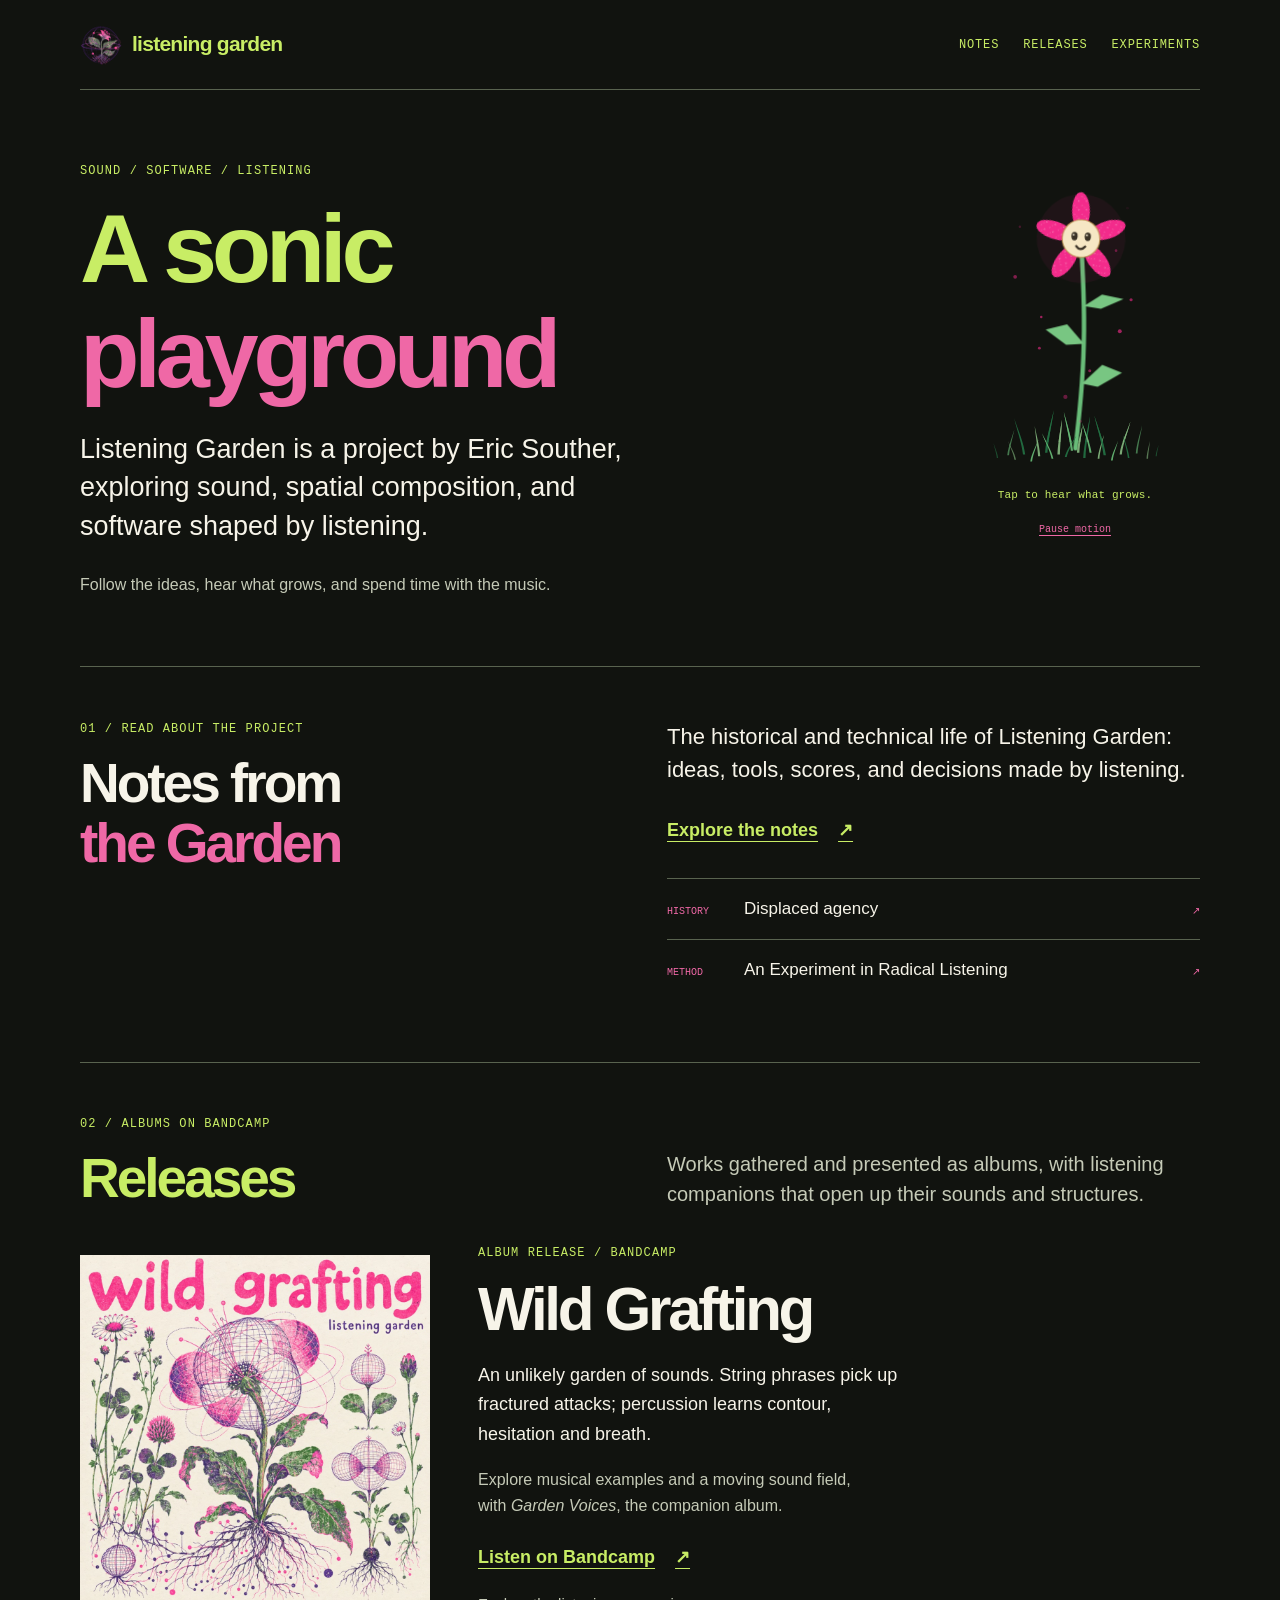
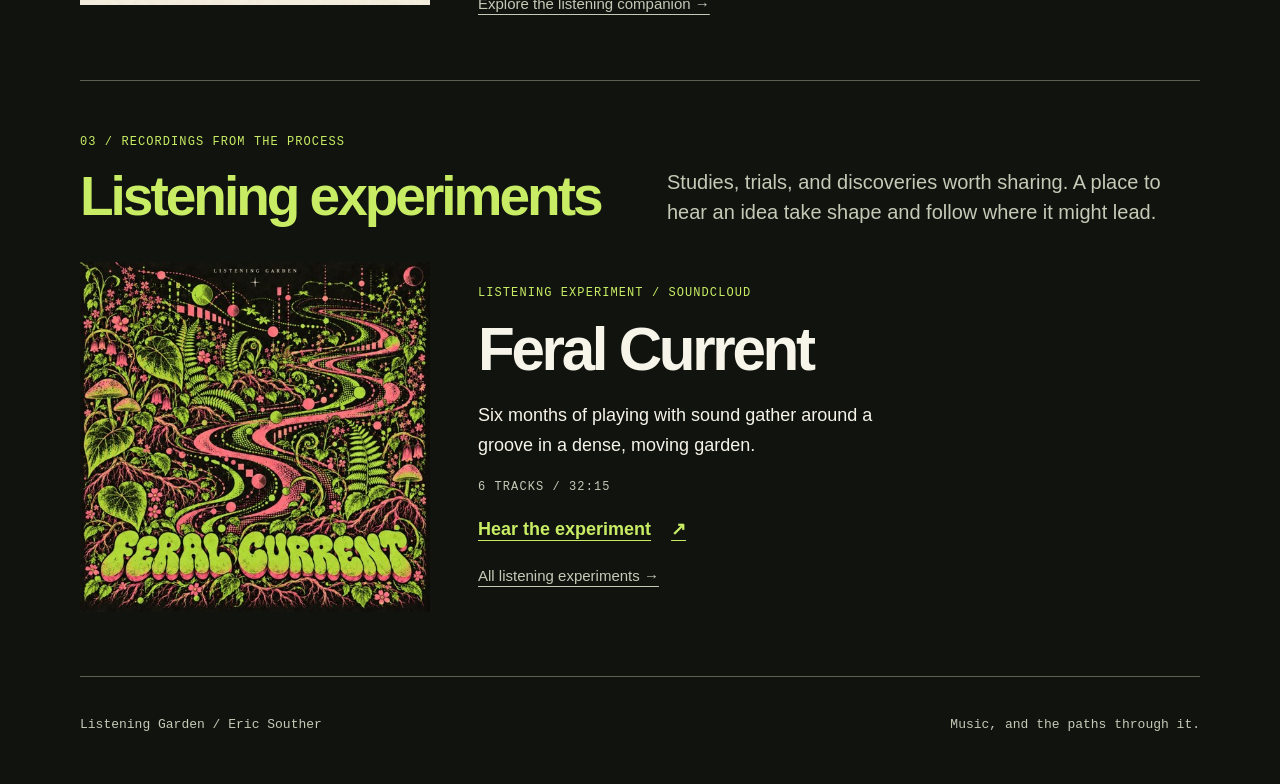
==== commit 8ad2db3a: "Add Feral Current flower excerpts and prepare site publication" ====
--- a/index.html
+++ b/index.html
@@ -10,7 +10,7 @@
   <link rel="stylesheet" href="journal/assets/journal.css">
   <link rel="stylesheet" href="assets/companion/companion.css">
   <link rel="stylesheet" href="assets/home.css">
-  <script src="assets/companion/sounds.js?v=20261008-v5" defer></script>
+  <script src="assets/companion/sounds.js?v=20261018-feral" defer></script>
   <script src="assets/companion/companion.js?v=20261007-breakcore" defer></script>
 </head>
 <body>
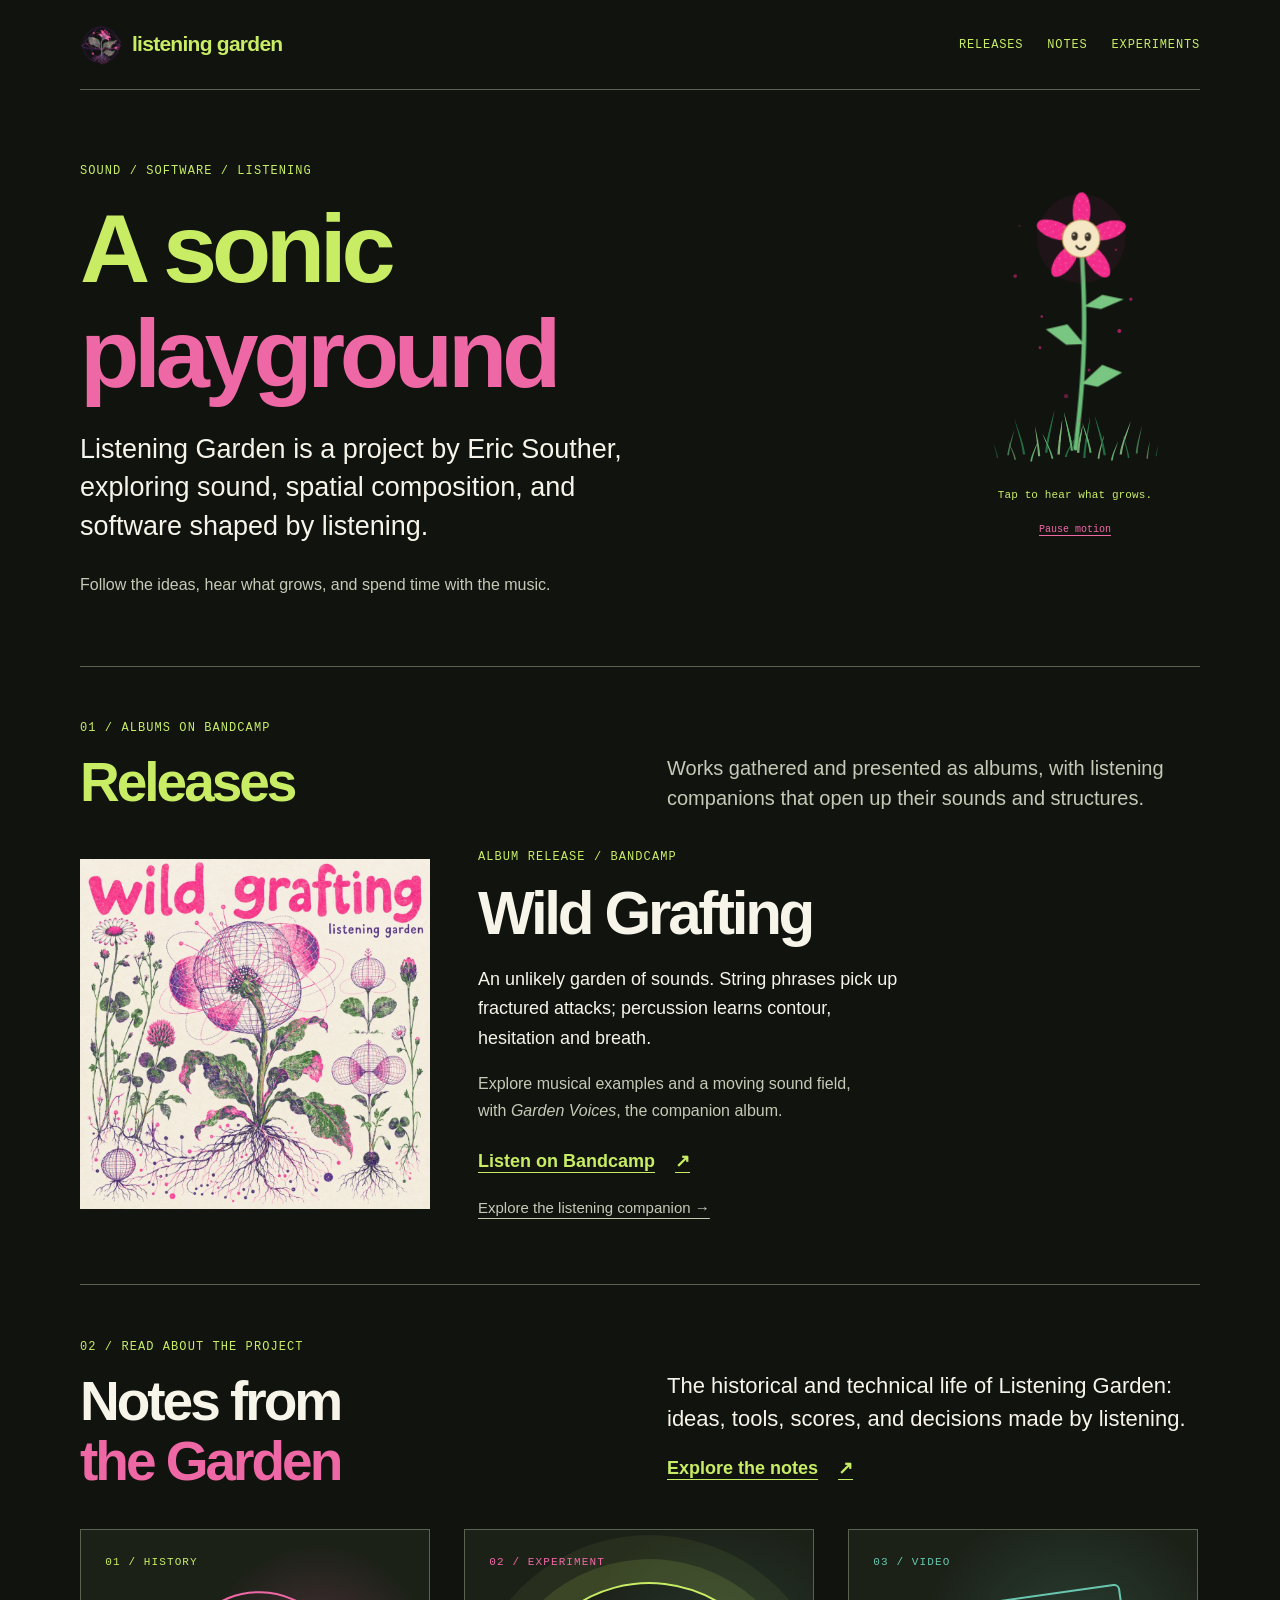
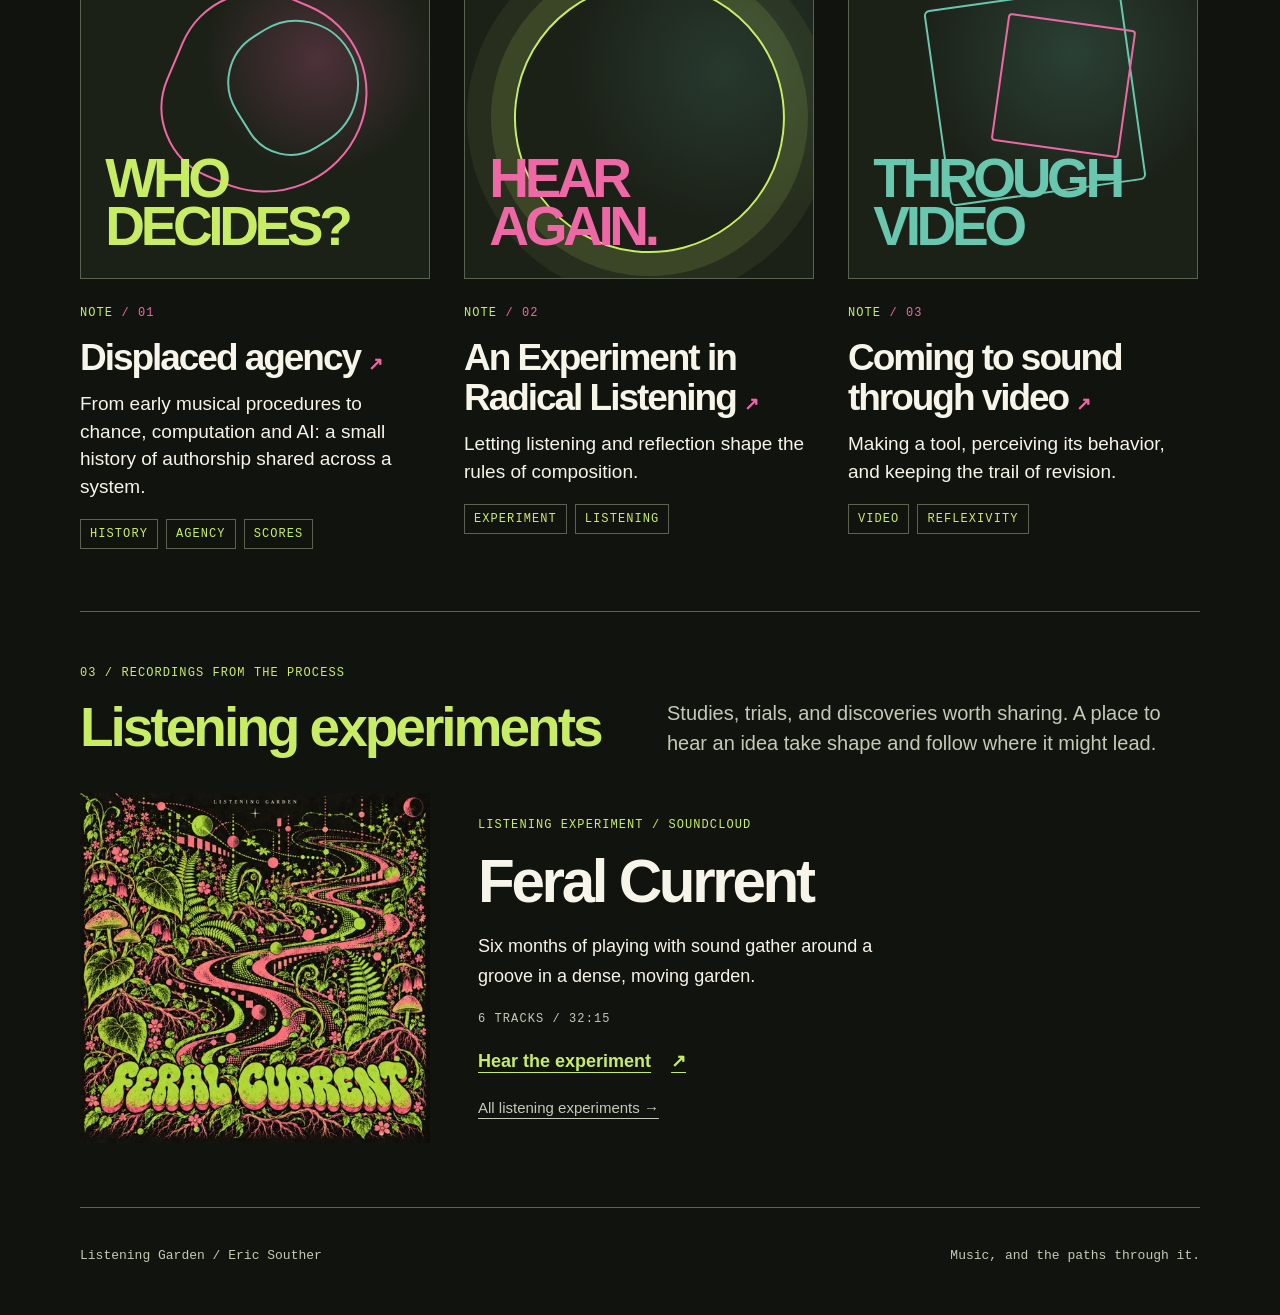
==== commit 3dca94b3: "Publish video note and prioritize releases on homepage" ====
--- a/index.html
+++ b/index.html
@@ -17,7 +17,7 @@
   <a class="skip" href="#project">Skip to the project</a>
   <header class="topbar wrap">
     <a class="brand" href="./" aria-current="page"><img src="wild-grafting/assets/lg-icon.png" width="42" height="42" alt=""><span>listening garden</span></a>
-    <nav aria-label="Site"><a href="journal/">Notes</a><a href="#releases">Releases</a><a href="experiments/">Experiments</a></nav>
+    <nav aria-label="Site"><a href="#releases">Releases</a><a href="journal/">Notes</a><a href="experiments/">Experiments</a></nav>
   </header>
   <main id="project">
     <section class="home-hero wrap" aria-labelledby="page-title">
@@ -81,20 +81,38 @@
         <audio class="companion-audio" preload="none" hidden></audio>
       </div>
     </section>
-    <section class="home-notes wrap" aria-labelledby="notes-title">
-      <div class="section-heading"><p class="eyebrow">01 / READ ABOUT THE PROJECT</p><h2 id="notes-title">Notes from<br><span>the Garden</span></h2></div>
-      <div class="section-copy">
-        <p>The historical and technical life of Listening Garden: ideas, tools, scores, and decisions made by listening.</p>
-        <a class="text-action" href="journal/">Explore the notes <span aria-hidden="true">↗</span></a>
-        <ul class="note-links"><li><a href="journal/agency-history/"><span>HISTORY</span>Displaced agency <span aria-hidden="true">↗</span></a></li><li><a href="journal/future-experiment/"><span>METHOD</span>An Experiment in Radical Listening <span aria-hidden="true">↗</span></a></li></ul>
-      </div>
-    </section>
     <section class="home-collection wrap" id="releases" aria-labelledby="releases-title">
-      <div class="collection-intro"><div><p class="eyebrow">02 / ALBUMS ON BANDCAMP</p><h2 id="releases-title">Releases</h2></div><p>Works gathered and presented as albums, with listening companions that open up their sounds and structures.</p></div>
+      <div class="collection-intro"><div><p class="eyebrow">01 / ALBUMS ON BANDCAMP</p><h2 id="releases-title">Releases</h2></div><p>Works gathered and presented as albums, with listening companions that open up their sounds and structures.</p></div>
       <article class="music-feature" aria-labelledby="wild-grafting-title">
         <a class="feature-art" href="wild-grafting/" aria-label="Open the Wild Grafting listening companion"><img src="wild-grafting/assets/cover.jpg" width="1000" height="1000" loading="lazy" alt="Wild Grafting: botanical drawings, bright pink lettering and violet sound-field spheres."></a>
         <div><p class="eyebrow">ALBUM RELEASE / BANDCAMP</p><h3 id="wild-grafting-title">Wild Grafting</h3><p>An unlikely garden of sounds. String phrases pick up fractured attacks; percussion learns contour, hesitation and breath.</p><p class="feature-detail">Explore musical examples and a moving sound field, with <em>Garden Voices</em>, the companion album.</p><a class="text-action" href="https://listeninggarden.bandcamp.com/album/wild-grafting">Listen on Bandcamp <span aria-hidden="true">↗</span></a><p class="collection-link"><a href="wild-grafting/">Explore the listening companion →</a></p></div>
       </article>
+    </section>
+    <section class="home-notes home-notes-visual wrap" id="notes" aria-labelledby="notes-title">
+      <div class="notes-intro">
+        <div class="section-heading"><p class="eyebrow">02 / READ ABOUT THE PROJECT</p><h2 id="notes-title">Notes from<br><span>the Garden</span></h2></div>
+        <div class="section-copy"><p>The historical and technical life of Listening Garden: ideas, tools, scores, and decisions made by listening.</p><a class="text-action" href="journal/">Explore the notes <span aria-hidden="true">↗</span></a></div>
+      </div>
+      <div class="home-note-grid"><a class="entry-card" href="journal/agency-history/" aria-labelledby="history-title">
+        <div class="entry-art art-history" aria-hidden="true"><span class="art-index">01 / HISTORY</span><span class="art-shape art-shape-a"></span><span class="art-shape art-shape-b"></span><span class="art-caption">WHO<br>DECIDES?</span></div>
+        <div>
+          <p class="eyebrow">NOTE <span class="pink">/ 01</span></p>
+          <h3 id="history-title">Displaced agency <span class="arrow" aria-hidden="true">↗</span></h3>
+          <p class="summary">From early musical procedures to chance, computation and AI: a small history of authorship shared across a system.</p>
+          <div class="tags" aria-label="Topics"><span class="tag">HISTORY</span><span class="tag">AGENCY</span><span class="tag">SCORES</span></div>
+        </div>
+      </a><a class="entry-card" href="journal/future-experiment/" aria-labelledby="future-title">
+        <div class="entry-art art-future" aria-hidden="true"><span class="art-index">02 / EXPERIMENT</span><span class="art-rings"></span><span class="art-caption">HEAR<br>AGAIN.</span></div>
+        <div>
+          <p class="eyebrow">NOTE <span class="pink">/ 02</span></p>
+          <h3 id="future-title">An Experiment in Radical Listening <span class="arrow" aria-hidden="true">↗</span></h3>
+          <p class="summary">Letting listening and reflection shape the rules of composition.</p>
+          <div class="tags" aria-label="Topics"><span class="tag">EXPERIMENT</span><span class="tag">LISTENING</span></div>
+        </div>
+      </a><a class="entry-card" href="journal/coming-to-sound-through-video/" aria-labelledby="video-title">
+        <div class="entry-art art-video" aria-hidden="true"><span class="art-index">03 / VIDEO</span><span class="art-shape art-shape-a"></span><span class="art-shape art-shape-b"></span><span class="art-caption">THROUGH<br>VIDEO</span></div>
+        <div><p class="eyebrow">NOTE <span class="pink">/ 03</span></p><h3 id="video-title">Coming to sound through video <span class="arrow" aria-hidden="true">↗</span></h3><p class="summary">Making a tool, perceiving its behavior, and keeping the trail of revision.</p><div class="tags" aria-label="Topics"><span class="tag">VIDEO</span><span class="tag">REFLEXIVITY</span></div></div>
+      </a></div>
     </section>
     <section class="home-collection wrap" id="experiments" aria-labelledby="experiments-title">
       <div class="collection-intro"><div><p class="eyebrow">03 / RECORDINGS FROM THE PROCESS</p><h2 id="experiments-title">Listening experiments</h2></div><p>Studies, trials, and discoveries worth sharing. A place to hear an idea take shape and follow where it might lead.</p></div>
--- a/journal/assets/journal.css
+++ b/journal/assets/journal.css
@@ -19,3 +19,7 @@
 .history-figure{margin:30px 0 0}.history-figure img{display:block;width:100%;height:auto}.history-figure figcaption{margin-top:13px;font-size:14px;line-height:1.5;color:#526451}.history-figure figcaption a{white-space:nowrap}
 
 @media(max-width:650px){.topbar{flex-wrap:wrap;gap:5px 14px;padding-block:14px}.topbar nav{gap:5px 17px;margin-left:auto}.topbar nav a{display:inline-flex;align-items:center;min-height:36px}}
+
+@media(max-width:360px){.experiments-hero h1{font-size:45px}}
+
+.art-video{background:radial-gradient(circle at 64% 35%,#69c6af30,transparent 48%),#1c2118;color:var(--teal)}.art-video .art-shape{border-radius:3%;border-color:var(--teal);transform:rotate(-8deg)}.art-video .art-shape-b{border-color:var(--pink);transform:rotate(8deg)}
--- a/assets/home.css
+++ b/assets/home.css
@@ -2,3 +2,28 @@
 .home-hero{display:grid;grid-template-columns:minmax(0,1fr) 250px;align-items:center;gap:45px;padding-block:72px 68px}.home-hero h1{font-size:clamp(62px,7.6vw,106px);color:var(--lime)}.home-hero h1 span{color:var(--pink)}.home-hero .lede{max-width:38ch;font-size:clamp(21px,2.2vw,27px)}.home-invitation{font-size:16px;color:var(--muted);margin-bottom:0}.home-hero .garden-companion{width:220px;justify-self:center}.home-hero .companion-flower svg{width:195px}.home-notes{display:grid;grid-template-columns:1fr 1fr;gap:54px;border-top:1px solid var(--line);padding-block:53px 62px}.home-notes h2{font-size:clamp(36px,4.3vw,58px);margin:0}.home-notes h2 span{color:var(--pink)}.section-copy>p{font-size:22px;line-height:1.5}.text-action{display:inline-flex;align-items:center;gap:20px;min-height:44px;font-weight:750;text-decoration-thickness:1px}.note-links{list-style:none;margin:26px 0 0;padding:0}.note-links li{border-top:1px solid var(--line)}.note-links a{display:grid;grid-template-columns:64px 1fr auto;gap:13px;align-items:baseline;padding:16px 0;font-size:17px;text-decoration:none;color:var(--cream)}.note-links span{font:10px/1.5 var(--mono);color:var(--pink)}.note-links a:hover{color:var(--lime)}.home-collection{border-top:1px solid var(--line);padding-block:52px 64px;scroll-margin-top:25px}.collection-intro{display:grid;grid-template-columns:1fr 1fr;gap:54px;align-items:end;margin-bottom:35px}.collection-intro h2{font-size:clamp(36px,4.3vw,58px);margin:0;color:var(--lime)}.collection-intro>p{font-size:20px;line-height:1.5;margin:0;color:var(--muted)}.music-feature{display:grid;grid-template-columns:minmax(220px,350px) 1fr;gap:48px;align-items:center}.feature-art img{width:100%;height:auto;display:block;aspect-ratio:1;object-fit:cover}.music-feature h3{font-size:clamp(39px,4.7vw,64px);margin:0 0 18px;color:var(--cream)}.music-feature p{max-width:42ch}.music-feature .feature-detail{font-size:16px;color:var(--muted)}.collection-link{font-size:15px;margin:12px 0 0}.collection-link a{color:var(--muted)}
 @media(max-width:850px){.home-hero{grid-template-columns:minmax(0,1fr) 170px;gap:20px}.home-hero .garden-companion{width:170px}.home-hero .companion-flower svg{width:150px}.home-notes,.collection-intro{gap:28px}.music-feature{grid-template-columns:260px 1fr;gap:30px}}
 @media(max-width:650px){.home-hero{display:block;padding-block:44px 38px}.home-hero h1{font-size:clamp(54px,13vw,76px)}.home-hero .garden-companion{width:155px;margin:30px auto 0}.home-hero .companion-flower svg{width:130px}.home-hero .companion-caption{min-height:75px}.home-notes,.collection-intro{display:block}.home-notes{padding-block:35px 40px}.home-notes h2{margin-bottom:24px}.section-copy>p{font-size:19px}.home-collection{padding-block:35px 42px}.collection-intro{margin-bottom:26px}.collection-intro h2{margin-bottom:19px}.collection-intro>p{font-size:18px}.music-feature{display:block}.feature-art{display:block;margin-bottom:27px;max-width:400px}.music-feature h3{font-size:41px}.note-links a{grid-template-columns:53px 1fr auto;gap:8px;font-size:16px}}
+
+/* Visual project notes */
+.home-notes-visual{display:block;scroll-margin-top:25px}
+.notes-intro{display:grid;grid-template-columns:1fr 1fr;gap:54px;align-items:end;margin-bottom:38px}
+.notes-intro .section-copy>p{margin-bottom:12px}
+.home-note-grid{display:grid;grid-template-columns:repeat(3,minmax(0,1fr));gap:32px}
+.home-note-grid .entry-card{display:block;min-width:0;padding:0;border:0}
+.home-note-grid .entry-art{width:100%;max-width:350px;margin-bottom:25px}
+.home-note-grid .entry-card h3{font-size:clamp(30px,3vw,37px);max-width:22ch}
+.home-note-grid .entry-card .summary{font-size:19px;max-width:37ch}
+.home-note-grid .art-index{font-size:11px}
+.home-note-grid .art-caption,.home-note-grid .art-future .art-caption{font-size:clamp(48px,5.5vw,68px)}
+.home-note-grid .art-rings{box-shadow:0 0 0 23px #c8ed6520,0 0 0 47px #c8ed6510}
+.home-note-grid .art-caption,.home-note-grid .art-future .art-caption{font-size:clamp(42px,4.3vw,60px)}
+@media(min-width:651px) and (max-width:1000px){.home-note-grid{grid-template-columns:repeat(2,minmax(0,1fr))}}
+@media(max-width:850px){.notes-intro{gap:28px}.home-note-grid{gap:30px}}
+@media(max-width:650px){
+ .notes-intro{display:block;margin-bottom:30px}
+ .home-note-grid{grid-template-columns:1fr;gap:40px}
+ .home-note-grid .entry-art{margin-bottom:22px}
+ .home-note-grid .entry-card h3{font-size:33px;max-width:21ch}
+ .home-note-grid .entry-card .summary{font-size:18px}
+ .home-note-grid .art-caption,.home-note-grid .art-future .art-caption{font-size:clamp(48px,17vw,68px)}
+ .home-note-grid .entry-card .tag{font-size:10px}
+}
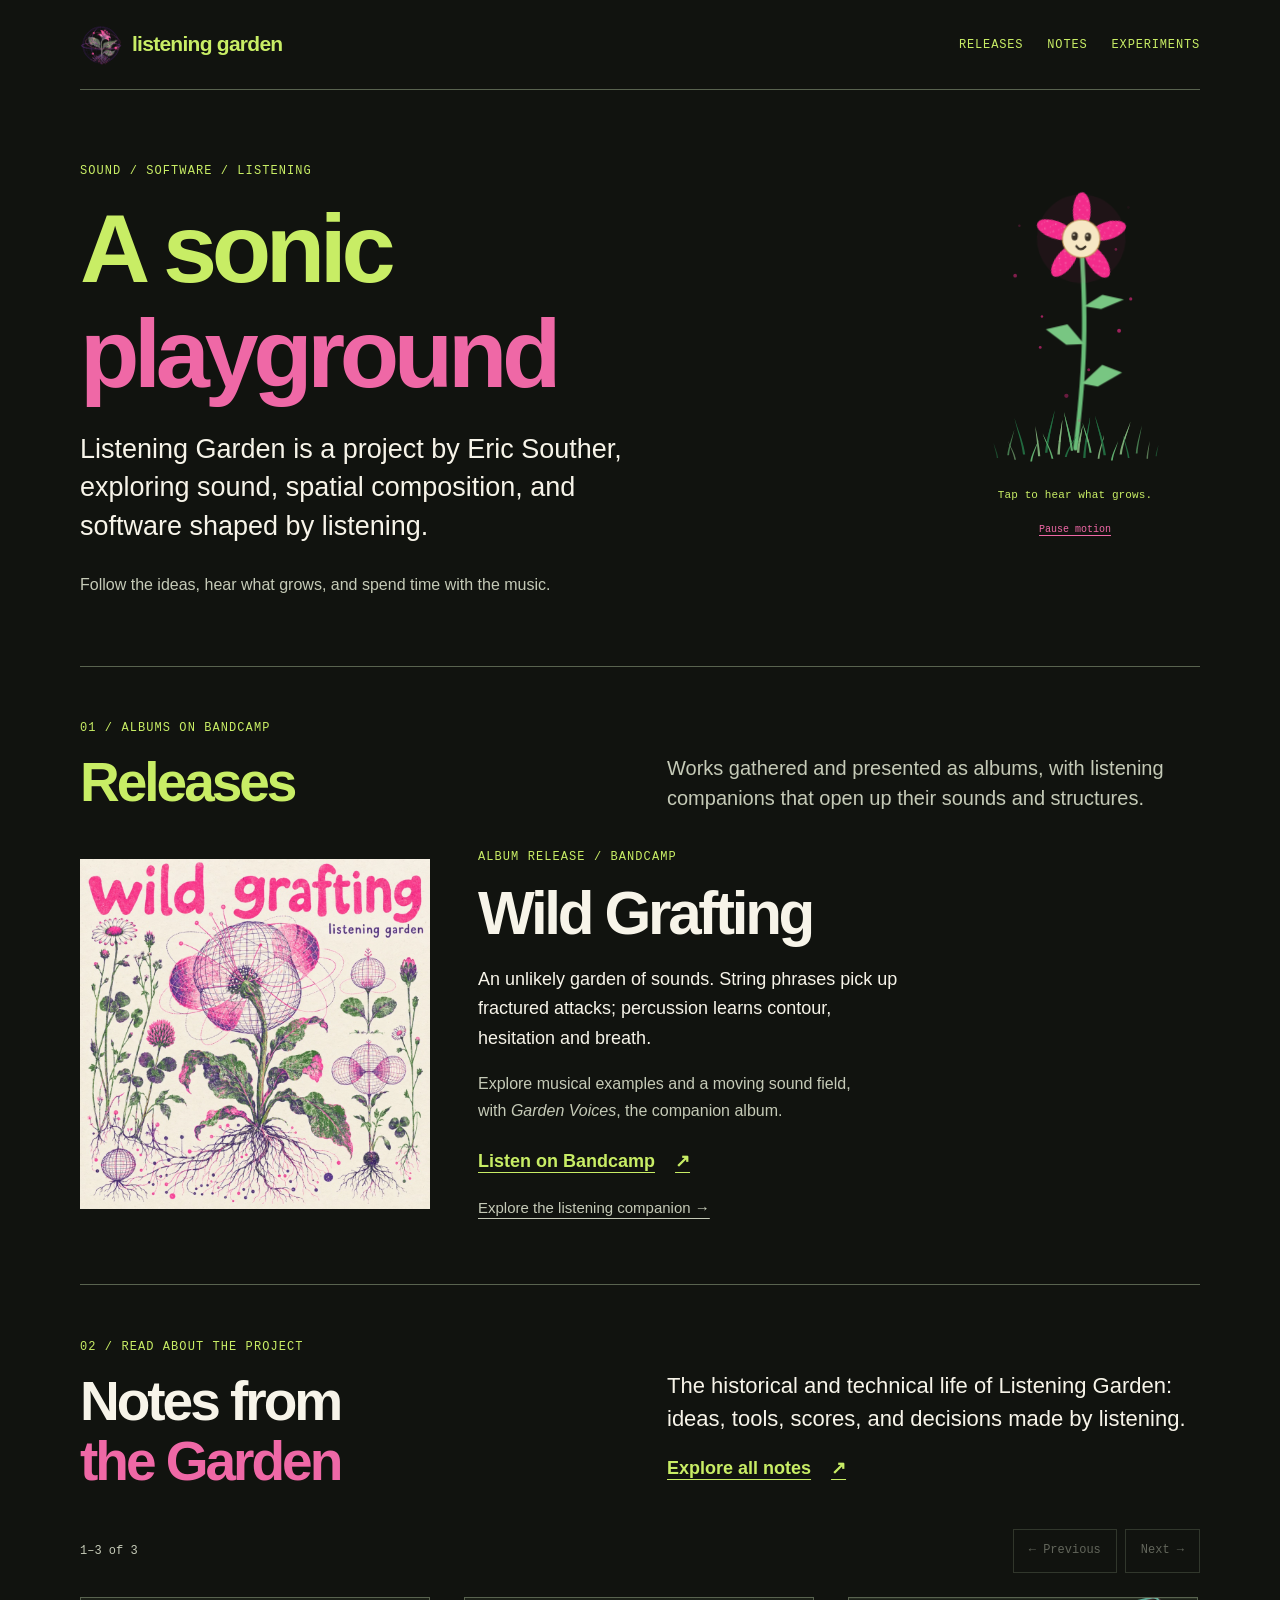
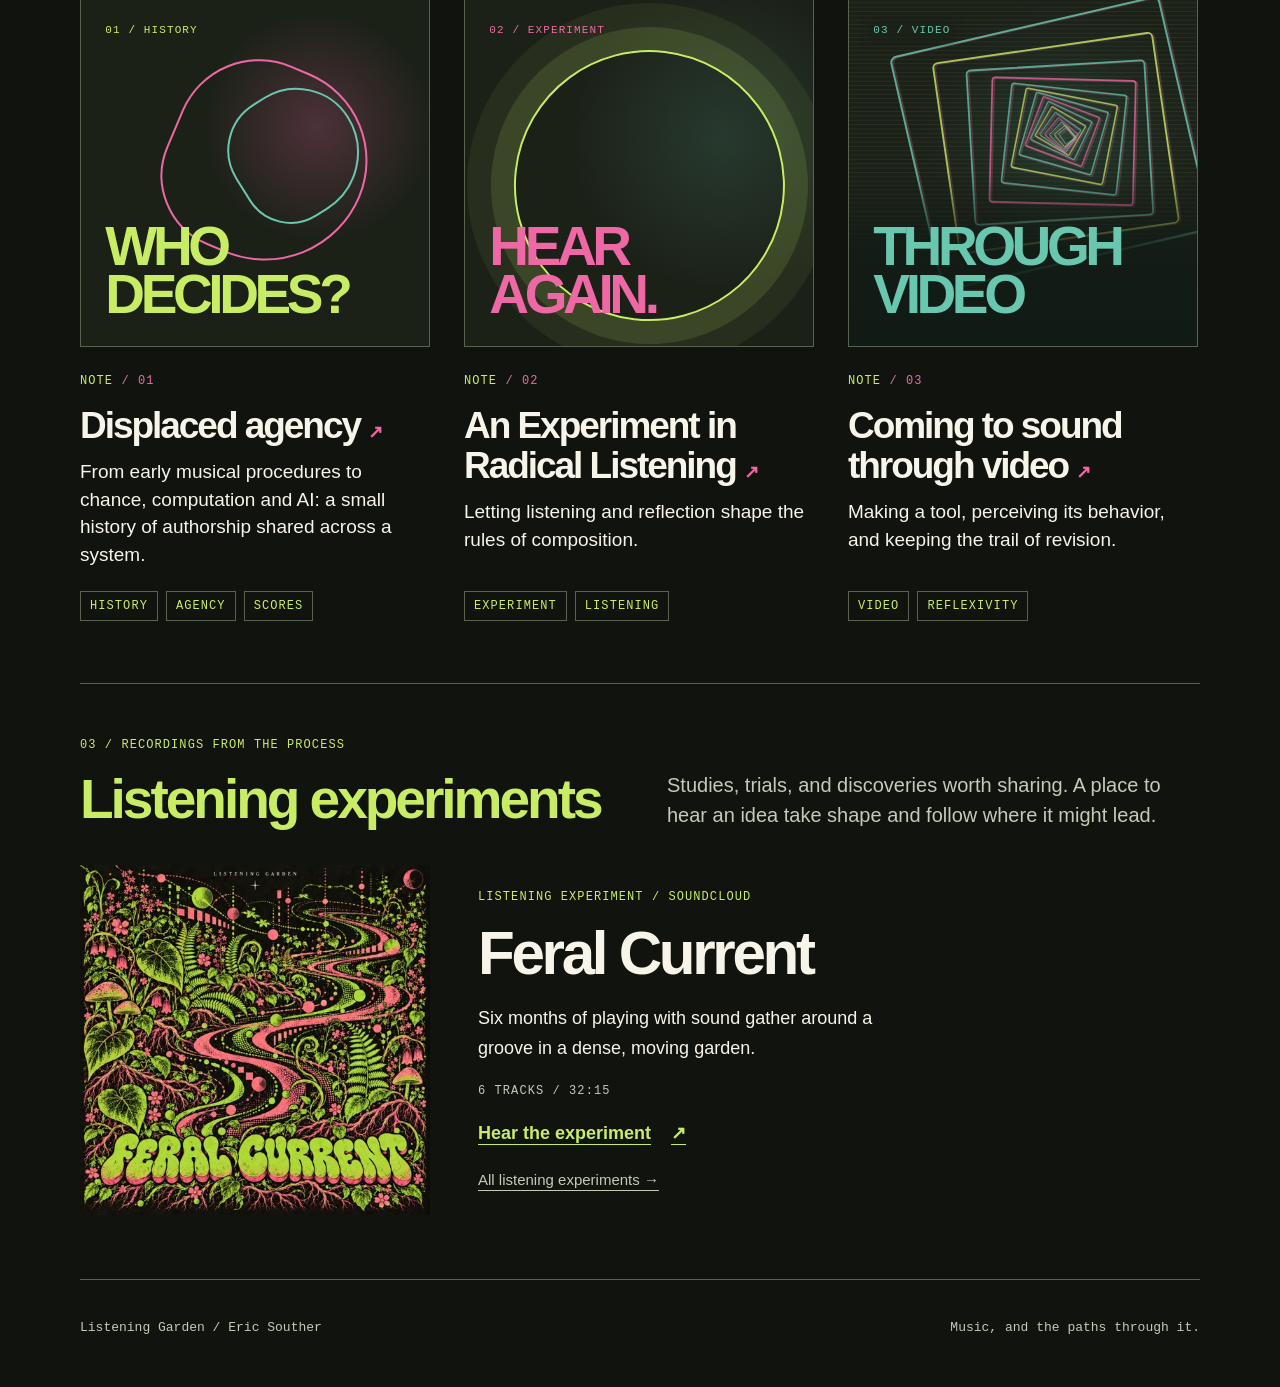
==== commit 2b1c370f: "Publish feedback tile and compact journal card paging" ====
--- a/index.html
+++ b/index.html
@@ -12,7 +12,7 @@
   <link rel="stylesheet" href="assets/home.css">
   <script src="assets/companion/sounds.js?v=20261018-feral" defer></script>
   <script src="assets/companion/companion.js?v=20261007-breakcore" defer></script>
-</head>
+<link rel="stylesheet" href="journal/assets/tile-feedback.css?v=20261022"><link rel="stylesheet" href="journal/assets/carousel.css?v=20261022"><script defer src="journal/assets/carousel.js?v=20261022"></script></head>
 <body>
   <a class="skip" href="#project">Skip to the project</a>
   <header class="topbar wrap">
@@ -91,9 +91,9 @@
     <section class="home-notes home-notes-visual wrap" id="notes" aria-labelledby="notes-title">
       <div class="notes-intro">
         <div class="section-heading"><p class="eyebrow">02 / READ ABOUT THE PROJECT</p><h2 id="notes-title">Notes from<br><span>the Garden</span></h2></div>
-        <div class="section-copy"><p>The historical and technical life of Listening Garden: ideas, tools, scores, and decisions made by listening.</p><a class="text-action" href="journal/">Explore the notes <span aria-hidden="true">↗</span></a></div>
+        <div class="section-copy"><p>The historical and technical life of Listening Garden: ideas, tools, scores, and decisions made by listening.</p><a class="text-action" href="journal/">Explore all notes <span aria-hidden="true">↗</span></a></div>
       </div>
-      <div class="home-note-grid"><a class="entry-card" href="journal/agency-history/" aria-labelledby="history-title">
+      <div class="notes-paging"><p id="notes-position" role="status" aria-live="polite" aria-atomic="true">1–3 of 3</p><div class="notes-buttons"><button type="button" data-notes-previous aria-label="Previous notes" aria-controls="notes-track">← Previous</button><button type="button" data-notes-next aria-label="Next notes" aria-controls="notes-track">Next →</button></div></div><div class="home-note-grid notes-track" id="notes-track" tabindex="0" role="region" aria-roledescription="carousel" aria-label="Published notes"><div class="note-slide" role="group" aria-roledescription="slide" aria-label="1 of 3"><a class="entry-card" href="journal/agency-history/" aria-labelledby="history-title">
         <div class="entry-art art-history" aria-hidden="true"><span class="art-index">01 / HISTORY</span><span class="art-shape art-shape-a"></span><span class="art-shape art-shape-b"></span><span class="art-caption">WHO<br>DECIDES?</span></div>
         <div>
           <p class="eyebrow">NOTE <span class="pink">/ 01</span></p>
@@ -101,7 +101,7 @@
           <p class="summary">From early musical procedures to chance, computation and AI: a small history of authorship shared across a system.</p>
           <div class="tags" aria-label="Topics"><span class="tag">HISTORY</span><span class="tag">AGENCY</span><span class="tag">SCORES</span></div>
         </div>
-      </a><a class="entry-card" href="journal/future-experiment/" aria-labelledby="future-title">
+      </a></div><div class="note-slide" role="group" aria-roledescription="slide" aria-label="2 of 3"><a class="entry-card" href="journal/future-experiment/" aria-labelledby="future-title">
         <div class="entry-art art-future" aria-hidden="true"><span class="art-index">02 / EXPERIMENT</span><span class="art-rings"></span><span class="art-caption">HEAR<br>AGAIN.</span></div>
         <div>
           <p class="eyebrow">NOTE <span class="pink">/ 02</span></p>
@@ -109,10 +109,10 @@
           <p class="summary">Letting listening and reflection shape the rules of composition.</p>
           <div class="tags" aria-label="Topics"><span class="tag">EXPERIMENT</span><span class="tag">LISTENING</span></div>
         </div>
-      </a><a class="entry-card" href="journal/coming-to-sound-through-video/" aria-labelledby="video-title">
-        <div class="entry-art art-video" aria-hidden="true"><span class="art-index">03 / VIDEO</span><span class="art-shape art-shape-a"></span><span class="art-shape art-shape-b"></span><span class="art-caption">THROUGH<br>VIDEO</span></div>
+      </a></div><div class="note-slide" role="group" aria-roledescription="slide" aria-label="3 of 3"><a class="entry-card" href="journal/coming-to-sound-through-video/" aria-labelledby="video-title">
+        <div class="entry-art art-video feedback-tile" aria-hidden="true"><span class="art-index">03 / VIDEO</span><span class="art-caption">THROUGH<br>VIDEO</span></div>
         <div><p class="eyebrow">NOTE <span class="pink">/ 03</span></p><h3 id="video-title">Coming to sound through video <span class="arrow" aria-hidden="true">↗</span></h3><p class="summary">Making a tool, perceiving its behavior, and keeping the trail of revision.</p><div class="tags" aria-label="Topics"><span class="tag">VIDEO</span><span class="tag">REFLEXIVITY</span></div></div>
-      </a></div>
+      </a></div></div>
     </section>
     <section class="home-collection wrap" id="experiments" aria-labelledby="experiments-title">
       <div class="collection-intro"><div><p class="eyebrow">03 / RECORDINGS FROM THE PROCESS</p><h2 id="experiments-title">Listening experiments</h2></div><p>Studies, trials, and discoveries worth sharing. A place to hear an idea take shape and follow where it might lead.</p></div>
--- a/journal/assets/tile-feedback.css
+++ b/journal/assets/tile-feedback.css
@@ -0,0 +1,7 @@
+.feedback-tile{background:#1c2118 url("video-feedback.svg") center/cover no-repeat;color:var(--teal)}
+.feedback-tile .art-index{background:#1c2118cc;box-shadow:0 0 8px 4px #1c2118cc}
+.home-note-grid .entry-card{display:flex;flex-direction:column;gap:0}
+.entry-card>div:last-child{display:flex;flex-direction:column;min-width:0;align-self:stretch}
+.home-note-grid .entry-card>div:last-child{flex:1}
+.home-note-grid .entry-art{flex-shrink:0}
+.entry-card .tags{margin-top:auto;padding-top:4px}
--- a/journal/assets/carousel.css
+++ b/journal/assets/carousel.css
@@ -0,0 +1,13 @@
+.notes-paging{display:flex;align-items:center;justify-content:space-between;gap:16px;margin:0 0 24px;font:12px/1.5 var(--mono);color:var(--muted)}
+.notes-paging p{margin:0}
+.notes-buttons{display:flex;gap:8px}
+.notes-buttons button{font:12px/1.3 var(--mono);min-height:44px;min-width:44px;padding:10px 15px;border:1px solid var(--line);color:var(--lime);background:transparent;cursor:pointer}
+.notes-buttons button:hover:not(:disabled){border-color:var(--lime)}
+.notes-buttons button:disabled{color:var(--muted);opacity:.45;cursor:default}
+.home-note-grid.notes-track{--cards-per-page:3;--notes-gap:32px;grid-template-columns:none;grid-auto-flow:column;grid-auto-columns:calc((100% - 2 * var(--notes-gap))/3);gap:var(--notes-gap);overflow-x:auto;overscroll-behavior-x:contain;scroll-snap-type:x mandatory;scroll-behavior:smooth;padding:6px 4px 12px;margin:-6px -4px -12px;scrollbar-width:thin;scrollbar-color:var(--line) transparent}
+.note-slide{display:flex;min-width:0;scroll-snap-align:start;scroll-margin-inline:4px}
+.note-slide>.entry-card{flex:1}
+.notes-track:focus-visible{outline:2px solid var(--pink);outline-offset:5px}
+@media(min-width:651px) and (max-width:1000px){.home-note-grid.notes-track{--cards-per-page:2;--notes-gap:30px;grid-auto-columns:calc((100% - var(--notes-gap))/2)}}
+@media(max-width:650px){.home-note-grid.notes-track{--cards-per-page:1;--notes-gap:24px;grid-auto-columns:100%}.notes-paging{gap:10px}.notes-buttons button{padding-inline:12px}}
+@media(prefers-reduced-motion:reduce){.home-note-grid.notes-track{scroll-behavior:auto}}
